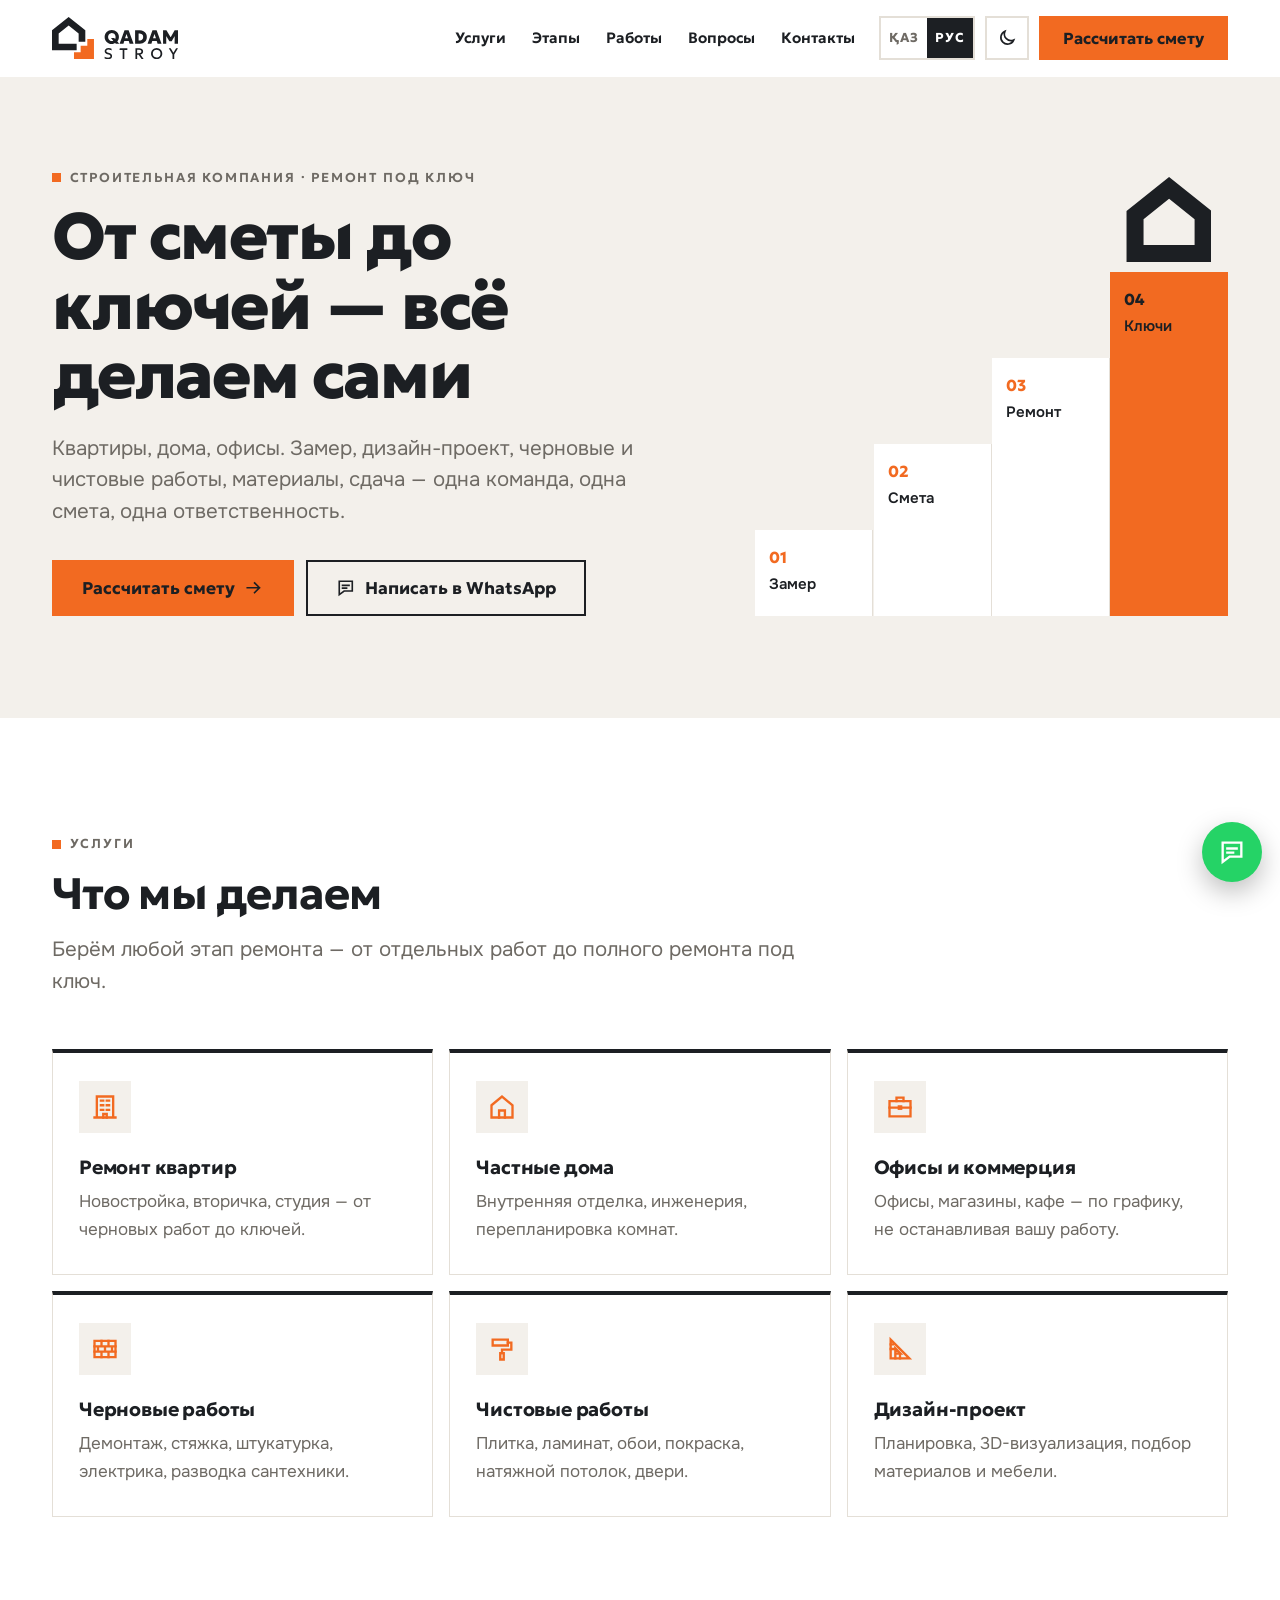
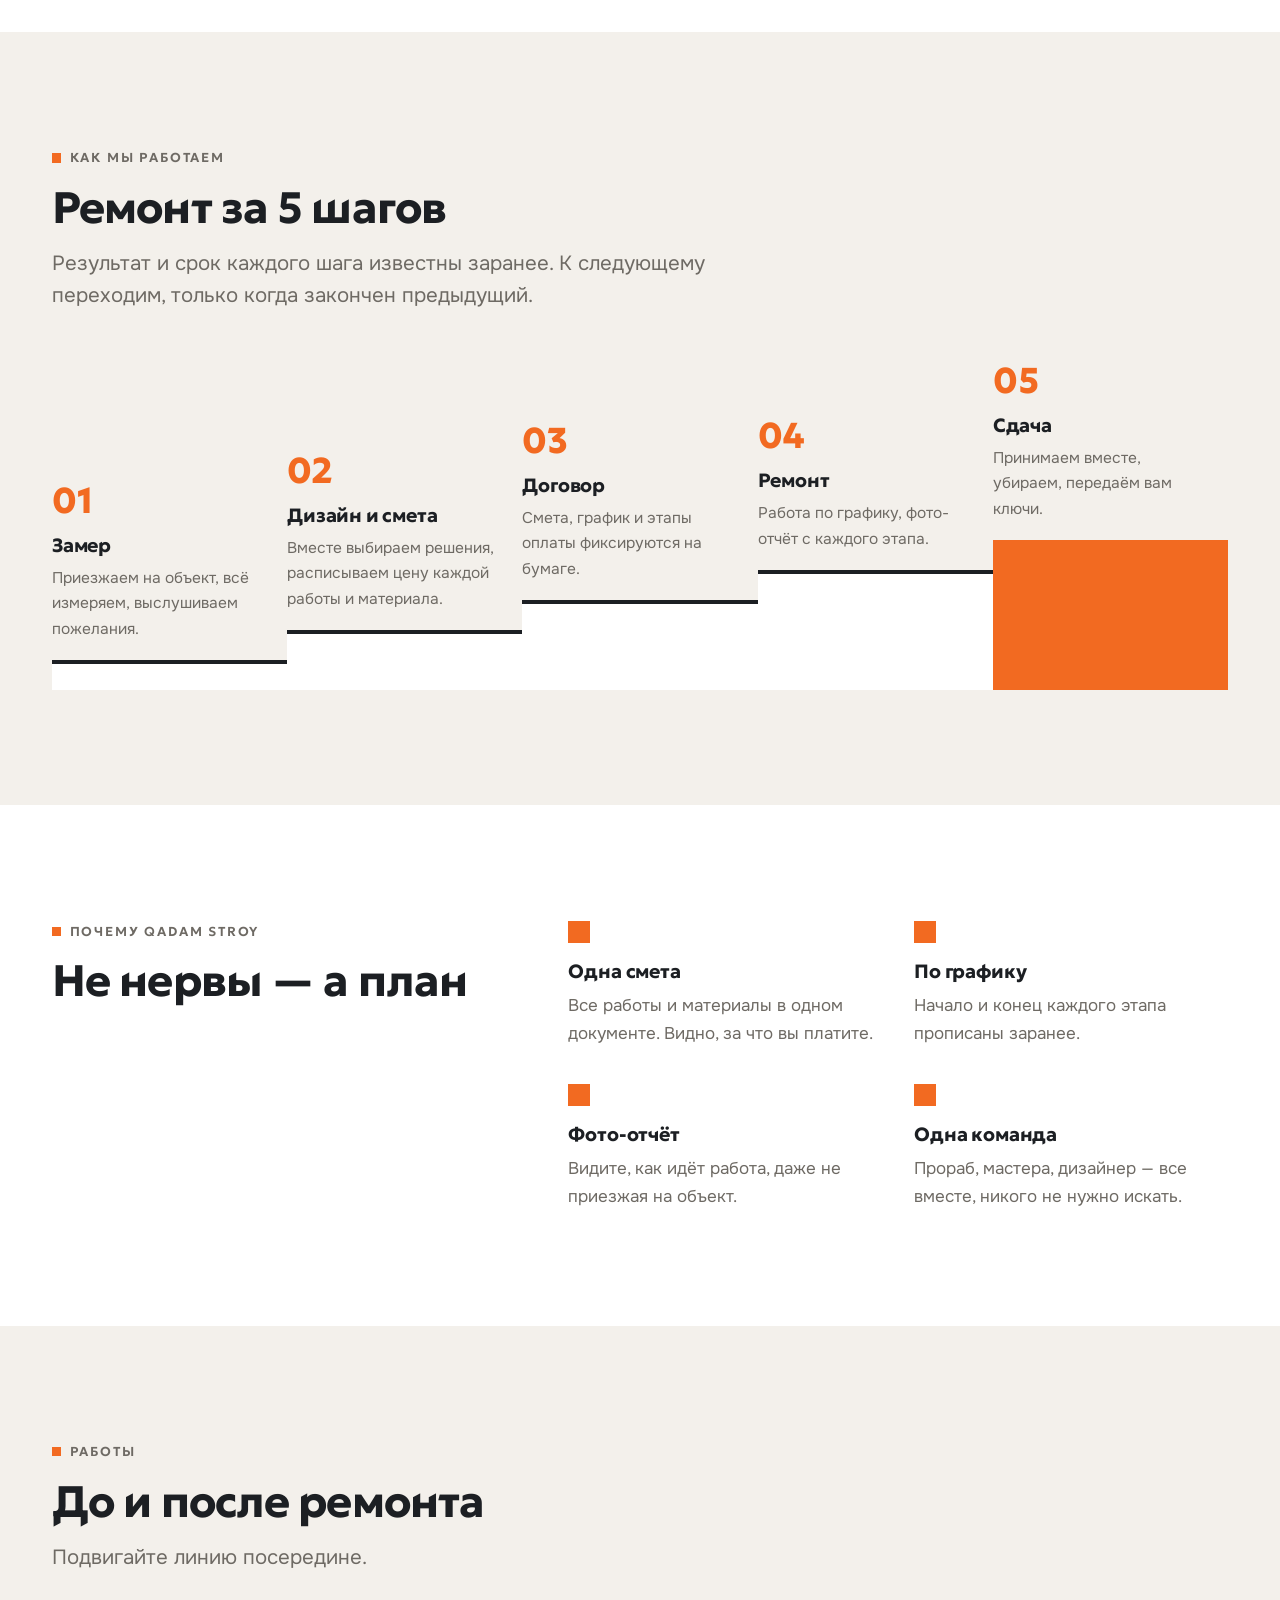
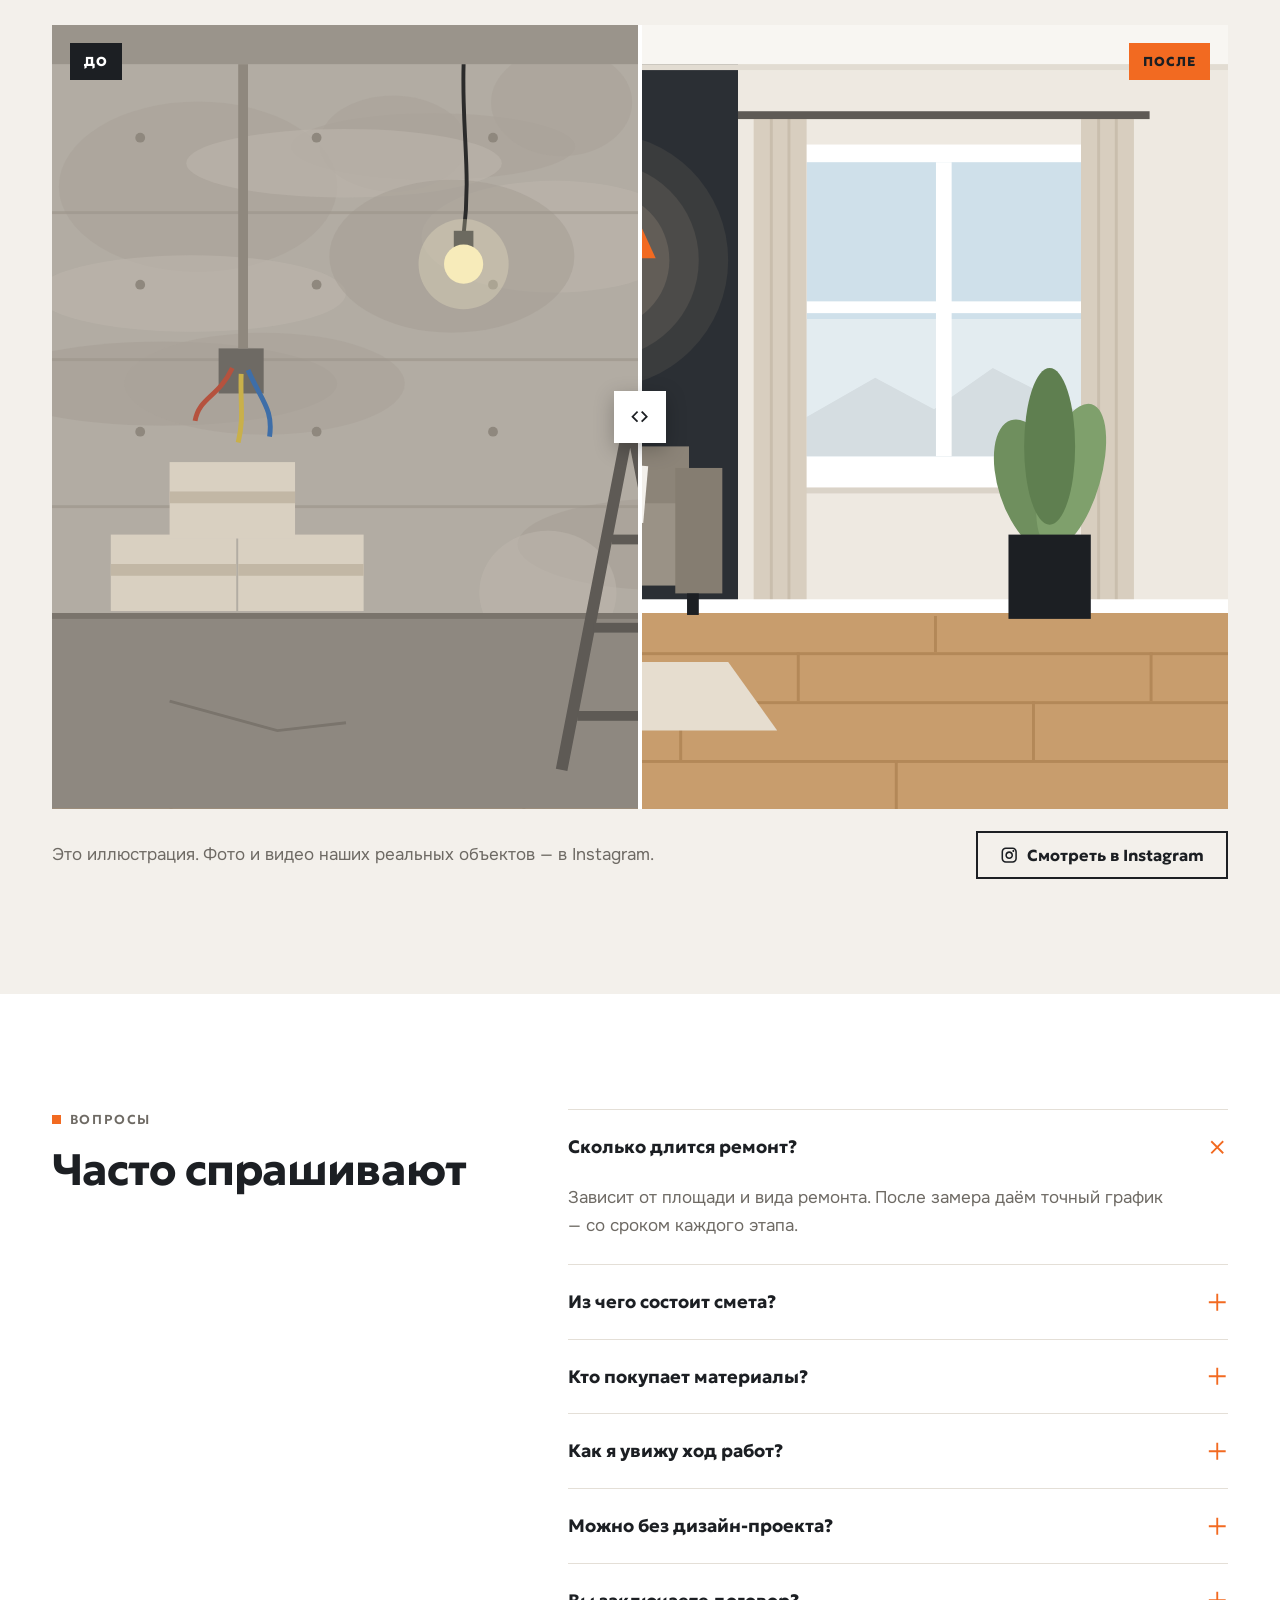
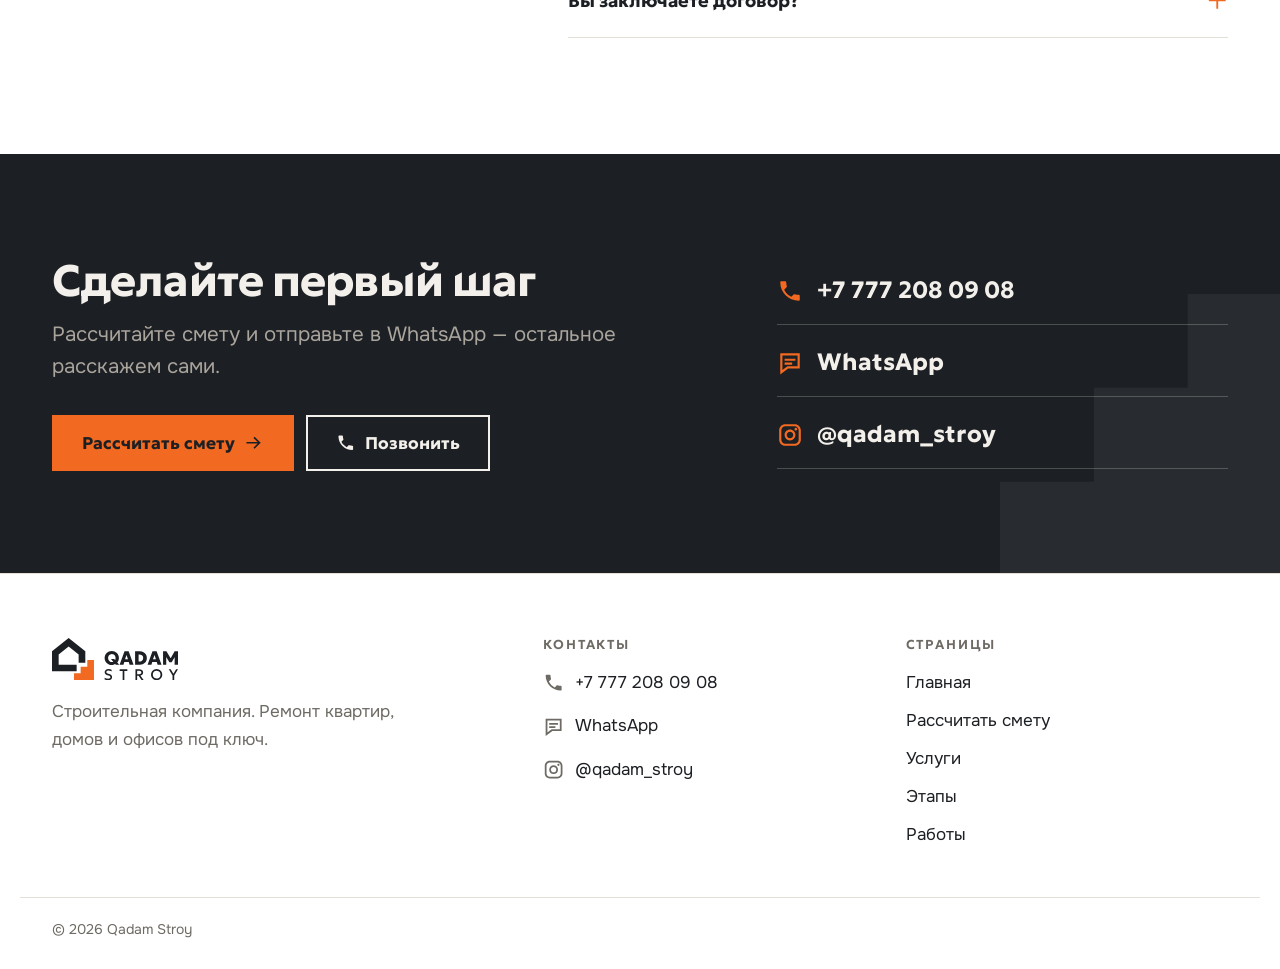
==== ru/index.html @ 92ee5dfc "Qadam Stroy site: kk/ru, light/dark, smeta quiz Co-Authored-By: Claude Opus 5.5 <noreply@anthropic.c" ====
<!doctype html>
<html lang="ru" data-theme="light">
<head>
<meta charset="utf-8">
<meta name="viewport" content="width=device-width, initial-scale=1, viewport-fit=cover">
<title>Qadam Stroy — ремонт под ключ | Строительная компания</title>
<meta name="description" content="Ремонт квартир, домов и офисов под ключ: замер, дизайн-проект, смета, черновые и чистовые работы, сдача. Рассчитайте смету и напишите в WhatsApp.">
<script>
  /* тақырыпты бет сызылмай тұрып қоямыз — жыпылықтамау үшін */
  (function () {
    var t = null;
    try { t = localStorage.getItem("qs-theme"); } catch (e) {}
    if (t !== "light" && t !== "dark") {
      t = window.matchMedia && matchMedia("(prefers-color-scheme: dark)").matches ? "dark" : "light";
    }
    document.documentElement.setAttribute("data-theme", t);
    document.documentElement.classList.add("js");
  })();
</script>
<meta name="theme-color" content="#FFFFFF" id="theme-color">
<meta name="color-scheme" content="light dark">
<link rel="canonical" href="https://nuuurzat.github.io/qadam-stroy/ru/">
<link rel="alternate" hreflang="kk" href="https://nuuurzat.github.io/qadam-stroy/">
<link rel="alternate" hreflang="ru" href="https://nuuurzat.github.io/qadam-stroy/ru/">
<link rel="alternate" hreflang="x-default" href="https://nuuurzat.github.io/qadam-stroy/"><meta property="og:type" content="website">
<meta property="og:title" content="Qadam Stroy — ремонт под ключ | Строительная компания">
<meta property="og:description" content="Ремонт квартир, домов и офисов под ключ: замер, дизайн-проект, смета, черновые и чистовые работы, сдача. Рассчитайте смету и напишите в WhatsApp.">
<meta property="og:image" content="https://nuuurzat.github.io/qadam-stroy/assets/img/og-ru.png">
<meta property="og:locale" content="ru_RU">
<link rel="icon" href="../assets/favicon/favicon.svg" type="image/svg+xml">
<link rel="icon" href="../assets/favicon/favicon-32.png" sizes="32x32">
<link rel="apple-touch-icon" href="../assets/favicon/apple-touch-icon.png">
<link rel="preload" href="../assets/fonts/Geologica.woff2" as="font" type="font/woff2" crossorigin>
<link rel="preload" href="../assets/fonts/Onest.woff2" as="font" type="font/woff2" crossorigin>
<link rel="stylesheet" href="../assets/css/site.css?v=72d59df1">
<script type="application/ld+json">{"@context": "https://schema.org", "@type": "HomeAndConstructionBusiness", "name": "Qadam Stroy", "description": "Ремонт квартир, домов и офисов под ключ: замер, дизайн-проект, смета, черновые и чистовые работы, сдача. Рассчитайте смету и напишите в WhatsApp.", "telephone": "+77772080908", "sameAs": ["https://www.instagram.com/qadam_stroy/"], "url": "https://nuuurzat.github.io/qadam-stroy/", "image": "https://nuuurzat.github.io/qadam-stroy/assets/img/og-ru.png"}</script>
</head>
<body class="page-index">
<svg xmlns="http://www.w3.org/2000/svg" style="display:none" aria-hidden="true"><symbol id="i-apartment" viewBox="0 0 24 24" fill="none" stroke="currentColor" stroke-width="2" stroke-linecap="square" stroke-linejoin="miter"><path d="M5 21V3h14v18M3 21h18"/><path d="M8.5 6.5h2M13.5 6.5h2M8.5 10.5h2M13.5 10.5h2M8.5 14.5h2M13.5 14.5h2M10.5 21v-3h3v3"/></symbol><symbol id="i-house" viewBox="0 0 24 24" fill="none" stroke="currentColor" stroke-width="2" stroke-linecap="square" stroke-linejoin="miter"><path d="M3 10.5 12 3l9 7.5V21H3z"/><path d="M9.5 21v-6h5v6"/></symbol><symbol id="i-office" viewBox="0 0 24 24" fill="none" stroke="currentColor" stroke-width="2" stroke-linecap="square" stroke-linejoin="miter"><path d="M3 7h18v13H3z"/><path d="M9 7V4h6v3M3 12.5h18"/><path d="M11 11.5h2v2h-2z"/></symbol><symbol id="i-shop" viewBox="0 0 24 24" fill="none" stroke="currentColor" stroke-width="2" stroke-linecap="square" stroke-linejoin="miter"><path d="M3.5 9 5.5 4h13l2 5"/><path d="M3 9h18v2.5a3 3 0 0 1-6 0 3 3 0 0 1-6 0 3 3 0 0 1-6 0z"/><path d="M5 14v7h14v-7M10 21v-5h4v5"/></symbol><symbol id="i-wall" viewBox="0 0 24 24" fill="none" stroke="currentColor" stroke-width="2" stroke-linecap="square" stroke-linejoin="miter"><path d="M3 5h18v14H3z"/><path d="M3 9.7h18M3 14.3h18M9 5v4.7M15 5v4.7M6 9.7v4.6M12 9.7v4.6M18 9.7v4.6M9 14.3V19M15 14.3V19"/></symbol><symbol id="i-roller" viewBox="0 0 24 24" fill="none" stroke="currentColor" stroke-width="2" stroke-linecap="square" stroke-linejoin="miter"><path d="M4 4h13v5H4z"/><path d="M17 6.5h3v6h-8v3"/><path d="M10.5 15.5h3V21h-3z"/></symbol><symbol id="i-ruler" viewBox="0 0 24 24" fill="none" stroke="currentColor" stroke-width="2" stroke-linecap="square" stroke-linejoin="miter"><path d="M4 20V4l16 16z"/><path d="M8 16v-4.5l4.5 4.5zM4 8h2M4 12h2M8 20v-2M12 20v-2"/></symbol><symbol id="i-sun" viewBox="0 0 24 24" fill="none" stroke="currentColor" stroke-width="2" stroke-linecap="square" stroke-linejoin="miter"><circle cx="12" cy="12" r="4"/><path d="M12 2v2.5M12 19.5V22M2 12h2.5M19.5 12H22M4.9 4.9l1.8 1.8M17.3 17.3l1.8 1.8M4.9 19.1l1.8-1.8M17.3 6.7l1.8-1.8"/></symbol><symbol id="i-moon" viewBox="0 0 24 24" fill="none" stroke="currentColor" stroke-width="2" stroke-linecap="square" stroke-linejoin="miter"><path d="M20 14.5A8 8 0 0 1 9.5 4a8 8 0 1 0 10.5 10.5z"/></symbol><symbol id="i-menu" viewBox="0 0 24 24" fill="none" stroke="currentColor" stroke-width="2" stroke-linecap="square" stroke-linejoin="miter"><path d="M3 6h18M3 12h18M3 18h18"/></symbol><symbol id="i-close" viewBox="0 0 24 24" fill="none" stroke="currentColor" stroke-width="2" stroke-linecap="square" stroke-linejoin="miter"><path d="M5 5l14 14M19 5 5 19"/></symbol><symbol id="i-arrow" viewBox="0 0 24 24" fill="none" stroke="currentColor" stroke-width="2" stroke-linecap="square" stroke-linejoin="miter"><path d="M4 12h15M13 6l6 6-6 6"/></symbol><symbol id="i-arrow-left" viewBox="0 0 24 24" fill="none" stroke="currentColor" stroke-width="2" stroke-linecap="square" stroke-linejoin="miter"><path d="M20 12H5M11 6l-6 6 6 6"/></symbol><symbol id="i-check" viewBox="0 0 24 24" fill="none" stroke="currentColor" stroke-width="2" stroke-linecap="square" stroke-linejoin="miter"><path d="M4 12.5 9.5 18 20 6.5"/></symbol><symbol id="i-chat" viewBox="0 0 24 24" fill="none" stroke="currentColor" stroke-width="2" stroke-linecap="square" stroke-linejoin="miter"><path d="M4 4h16v12H10l-6 4.5z"/><path d="M8 9h8M8 12.5h5"/></symbol><symbol id="i-plus" viewBox="0 0 24 24" fill="none" stroke="currentColor" stroke-width="2" stroke-linecap="square" stroke-linejoin="miter"><path d="M12 4v16M4 12h16"/></symbol><symbol id="i-drag" viewBox="0 0 24 24" fill="none" stroke="currentColor" stroke-width="2" stroke-linecap="square" stroke-linejoin="miter"><path d="M9 7 4 12l5 5M15 7l5 5-5 5"/></symbol><symbol id="i-phone" viewBox="0 0 24 24"><path fill="currentColor" d="M6.6200 10.7900C8.0600 13.6200 10.3800 15.9300 13.2100 17.3800L15.4100 15.1800C15.6800 14.9100 16.0800 14.8200 16.4300 14.9400C17.5500 15.3100 18.7600 15.5100 20.0000 15.5100C20.5500 15.5100 21.0000 15.9600 21.0000 16.5100L21.0000 20.0000C21.0000 20.5500 20.5500 21.0000 20.0000 21.0000C10.6100 21.0000 3.0000 13.3900 3.0000 4.0000C3.0000 3.4500 3.4500 3.0000 4.0000 3.0000L7.5000 3.0000C8.0500 3.0000 8.5000 3.4500 8.5000 4.0000C8.5000 5.2500 8.7000 6.4500 9.0700 7.5700C9.1800 7.9200 9.1000 8.3100 8.8200 8.5900L6.6200 10.7900Z"/></symbol><symbol id="i-instagram" viewBox="0 0 24 24"><path fill="currentColor" d="M7.6000 2.0000L16.4000 2.0000C19.4929 2.0000 22.0000 4.5071 22.0000 7.6000L22.0000 16.4000C22.0000 19.4929 19.4929 22.0000 16.4000 22.0000L7.6000 22.0000C4.5071 22.0000 2.0000 19.4929 2.0000 16.4000L2.0000 7.6000C2.0000 4.5071 4.5071 2.0000 7.6000 2.0000ZM7.7000 4.0000C5.6565 4.0000 4.0000 5.6565 4.0000 7.7000L4.0000 16.3000C4.0000 18.3435 5.6565 20.0000 7.7000 20.0000L16.3000 20.0000C18.3435 20.0000 20.0000 18.3435 20.0000 16.3000L20.0000 7.7000C20.0000 5.6565 18.3435 4.0000 16.3000 4.0000L7.7000 4.0000ZM17.0000 12.0000C17.0000 14.7615 14.7615 17.0000 12.0000 17.0000C9.2385 17.0000 7.0000 14.7615 7.0000 12.0000C7.0000 9.2385 9.2385 7.0000 12.0000 7.0000C14.7615 7.0000 17.0000 9.2385 17.0000 12.0000ZM15.0000 12.0000C15.0000 10.3431 13.6569 9.0000 12.0000 9.0000C10.3431 9.0000 9.0000 10.3431 9.0000 12.0000C9.0000 13.6569 10.3431 15.0000 12.0000 15.0000C13.6569 15.0000 15.0000 13.6569 15.0000 12.0000ZM18.6500 6.6000C18.6500 7.2904 18.0904 7.8500 17.4000 7.8500C16.7096 7.8500 16.1500 7.2904 16.1500 6.6000C16.1500 5.9096 16.7096 5.3500 17.4000 5.3500C18.0904 5.3500 18.6500 5.9096 18.6500 6.6000Z"/></symbol></svg>
<a class="skip" href="#main">Перейти к содержанию</a>

<header class="hdr" id="top">
  <div class="wrap hdr-in">
    <a class="logo" href="index.html" aria-label="Qadam Stroy — Главная"><svg viewBox="0 0 378.26 126.00" width="378" height="126" aria-hidden="true" focusable="false"><path class="lg-h" transform="translate(0.000,0.000)" d="M100.000 74.000 L100.000 40.000 L50.000 0.000 L0.000 40.000 L0.000 100.000 L74.000 100.000 L74.000 80.000 L20.000 80.000 L20.000 49.612 L50.000 25.612 L80.000 49.612 L80.000 74.000Z"/><path class="lg-s" transform="translate(0.000,0.000)" d="M66.000 126.000 L66.000 106.000 L86.000 106.000 L86.000 86.000 L106.000 86.000 L106.000 66.000 L126.000 66.000 L126.000 126.000Z"/><path class="lg-t" transform="translate(155.914,80.000)" d="M35.436 0.000L33.896 -1.757Q31.471 -0.518 28.757 0.170Q26.043 0.857 23.118 0.857Q18.718 0.857 14.895 -0.691Q11.071 -2.239 8.195 -5.043Q5.318 -7.846 3.696 -11.659Q2.075 -15.471 2.075 -20.000Q2.075 -24.457 3.684 -28.257Q5.293 -32.057 8.195 -34.886Q11.096 -37.714 15.007 -39.286Q18.918 -40.857 23.518 -40.857Q28.014 -40.857 31.898 -39.295Q35.782 -37.732 38.723 -34.938Q41.664 -32.143 43.312 -28.382Q44.961 -24.621 44.961 -20.200Q44.961 -16.250 43.661 -12.786Q42.361 -9.321 40.061 -6.643L46.111 0.000L35.436 0.000ZM23.518 -7.943Q24.643 -7.943 25.777 -8.177Q26.911 -8.411 27.932 -8.864L21.079 -16.889L30.682 -16.886L33.404 -13.800Q34.121 -15.064 34.527 -16.620Q34.932 -18.175 34.932 -20.000Q34.932 -23.564 33.416 -26.186Q31.900 -28.807 29.309 -30.232Q26.718 -31.657 23.518 -31.657Q21.118 -31.657 19.100 -30.837Q17.082 -30.018 15.611 -28.502Q14.139 -26.986 13.321 -24.830Q12.504 -22.675 12.504 -20.000Q12.504 -16.436 13.920 -13.714Q15.336 -10.993 17.827 -9.468Q20.318 -7.943 23.518 -7.943ZM47.025 0.000L61.789 -40.000L74.146 -40.000L88.946 0.000L77.082 0.000L74.561 -7.621L61.068 -7.621L58.575 0.000L47.025 0.000ZM63.368 -16.357L72.204 -16.357L67.804 -28.986L63.368 -16.357ZM93.539 0.000L93.539 -40.000L107.654 -40.000Q113.964 -40.000 118.720 -37.466Q123.475 -34.932 126.118 -30.429Q128.761 -25.925 128.761 -19.993Q128.761 -15.529 127.254 -11.846Q125.746 -8.164 122.954 -5.518Q120.161 -2.871 116.286 -1.436Q112.411 0.000 107.654 0.000L93.539 0.000ZM104.054 -9.786L107.268 -9.786Q109.607 -9.786 111.518 -10.423Q113.429 -11.061 114.827 -12.352Q116.225 -13.643 116.979 -15.555Q117.732 -17.468 117.732 -19.993Q117.732 -23.382 116.414 -25.659Q115.096 -27.936 112.736 -29.075Q110.375 -30.214 107.268 -30.214L104.054 -30.214L104.054 -9.786ZM130.996 0.000L145.761 -40.000L158.118 -40.000L172.918 0.000L161.054 0.000L158.532 -7.621L145.039 -7.621L142.546 0.000L130.996 0.000ZM147.339 -16.357L156.175 -16.357L151.775 -28.986L147.339 -16.357ZM177.511 0.000L177.511 -40.000L187.618 -40.000L202.446 -15.214L198.246 -15.164L212.268 -40.000L222.354 -40.000L222.354 0.000L212.189 0.000L212.389 -26.686L214.232 -26.007L203.375 -7.164L196.496 -7.164L185.132 -26.007L186.939 -26.686L187.139 0.000L177.511 0.000Z"/><path class="lg-t" transform="translate(154.251,126.000)" d="M14.300 0.686Q11.434 0.686 8.663 0.096Q5.891 -0.494 3.746 -1.646L3.746 -6.737Q5.006 -5.826 6.701 -5.151Q8.397 -4.477 10.316 -4.107Q12.234 -3.737 14.157 -3.737Q17.286 -3.737 19.210 -4.927Q21.134 -6.117 21.134 -8.406Q21.134 -10.129 19.907 -11.347Q18.680 -12.566 15.437 -13.509L12.146 -14.463Q7.911 -15.666 5.926 -17.870Q3.940 -20.074 3.940 -23.269Q3.940 -25.383 4.796 -27.107Q5.651 -28.831 7.224 -30.080Q8.797 -31.329 10.961 -31.999Q13.126 -32.669 15.729 -32.669Q18.337 -32.669 20.606 -32.129Q22.874 -31.589 24.609 -30.626L24.609 -25.589Q23.500 -26.383 22.004 -26.990Q20.509 -27.597 18.801 -27.936Q17.094 -28.274 15.346 -28.274Q13.406 -28.274 11.936 -27.717Q10.466 -27.160 9.646 -26.104Q8.826 -25.049 8.826 -23.537Q8.826 -22.437 9.346 -21.594Q9.866 -20.751 11.101 -20.066Q12.337 -19.380 14.483 -18.754L17.957 -17.726Q22.100 -16.500 24.077 -14.379Q26.054 -12.257 26.054 -8.914Q26.054 -6.066 24.666 -3.900Q23.277 -1.734 20.644 -0.524Q18.011 0.686 14.300 0.686ZM57.833 0.000L57.833 -27.303L48.319 -27.303L49.347 -32.000L71.970 -32.000L71.970 -27.303L62.970 -27.303L62.970 0.000L57.833 0.000ZM96.263 0.000L96.263 -32.000L108.354 -32.000Q111.674 -32.000 114.117 -30.849Q116.560 -29.697 117.889 -27.569Q119.217 -25.440 119.217 -22.520Q119.217 -20.131 118.201 -18.307Q117.186 -16.483 115.364 -15.307Q113.543 -14.131 111.126 -13.703L120.777 0.000L114.583 0.000L105.737 -12.903L101.383 -12.903L101.383 0.000L96.263 0.000ZM101.383 -17.171L107.509 -17.171Q110.606 -17.171 112.334 -18.493Q114.063 -19.814 114.063 -22.280Q114.063 -24.826 112.513 -26.236Q110.963 -27.646 107.869 -27.646L101.383 -27.646L101.383 -17.171ZM159.916 0.686Q156.310 0.686 153.234 -0.583Q150.159 -1.851 147.881 -4.114Q145.604 -6.377 144.343 -9.417Q143.081 -12.457 143.081 -16.000Q143.081 -19.566 144.343 -22.606Q145.604 -25.646 147.881 -27.909Q150.159 -30.171 153.234 -31.429Q156.310 -32.686 159.916 -32.686Q163.507 -32.686 166.571 -31.406Q169.636 -30.126 171.920 -27.840Q174.204 -25.554 175.477 -22.526Q176.750 -19.497 176.750 -16.000Q176.750 -12.457 175.477 -9.417Q174.204 -6.377 171.920 -4.114Q169.636 -1.851 166.571 -0.583Q163.507 0.686 159.916 0.686ZM159.916 -4.154Q162.341 -4.154 164.431 -4.993Q166.521 -5.831 168.084 -7.390Q169.647 -8.949 170.524 -11.134Q171.401 -13.320 171.401 -16.000Q171.401 -19.583 169.877 -22.246Q168.353 -24.909 165.750 -26.377Q163.147 -27.846 159.916 -27.846Q157.490 -27.846 155.400 -27.007Q153.310 -26.169 151.747 -24.610Q150.184 -23.051 149.307 -20.873Q148.430 -18.694 148.430 -16.000Q148.430 -12.417 149.954 -9.754Q151.479 -7.091 154.081 -5.623Q156.684 -4.154 159.916 -4.154ZM207.569 0.000L207.569 -13.817L196.271 -32.000L202.129 -32.000L210.254 -18.754L218.306 -32.000L224.003 -32.000L212.706 -13.783L212.706 0.000L207.569 0.000Z"/></svg></a>
    <nav class="nav" id="nav" aria-label="Меню">
      <ul>
<li><a href="#services">Услуги</a></li><li><a href="#steps">Этапы</a></li><li><a href="#works">Работы</a></li><li><a href="#faq">Вопросы</a></li><li><a href="#contacts">Контакты</a></li>      </ul>
      <div class="nav-contacts">
        <a href="tel:+77772080908"><svg class="i"><use href="#i-phone"/></svg>+7 777 208 09 08</a>
        <a href="https://wa.me/77772080908" target="_blank" rel="noopener"><svg class="i"><use href="#i-chat"/></svg>WhatsApp</a>
        <a href="https://www.instagram.com/qadam_stroy/" target="_blank" rel="noopener"><svg class="i"><use href="#i-instagram"/></svg>@qadam_stroy</a>
      </div>
    </nav>
    <div class="tools">
      <div class="lang" role="group" aria-label="Язык">
<a href="../index.html" hreflang="kk" lang="kk">ҚАЗ</a><a href="index.html" hreflang="ru" lang="ru" aria-current="true">РУС</a>      </div>
      <button class="theme-btn" type="button" aria-label="Сменить тему" title="Сменить тему"
              data-light="Светлая" data-dark="Тёмная">
        <svg class="i i-moon"><use href="#i-moon"/></svg><svg class="i i-sun"><use href="#i-sun"/></svg>
      </button>
      <a class="btn btn-primary hdr-cta" href="smeta.html">Рассчитать смету</a>
      <button class="burger" type="button" aria-expanded="false" aria-controls="nav"
              aria-label="Меню" data-open="Меню" data-close="Закрыть">
        <svg class="i i-menu"><use href="#i-menu"/></svg><svg class="i i-close"><use href="#i-close"/></svg>
      </button>
    </div>
  </div>
</header>

<main id="main">
<section class="hero">
  <div class="wrap hero-grid">
    <div class="hero-text">
      <p class="eyebrow">Строительная компания · ремонт под ключ</p>
      <h1>От сметы до ключей — всё делаем сами</h1>
      <p class="lead">Квартиры, дома, офисы. Замер, дизайн-проект, черновые и чистовые работы, материалы, сдача — одна команда, одна смета, одна ответственность.</p>
      <div class="actions">
        <a class="btn btn-primary btn-lg" href="smeta.html">Рассчитать смету<svg class="i"><use href="#i-arrow"/></svg></a>
        <a class="btn btn-ghost btn-lg" href="https://wa.me/77772080908" target="_blank" rel="noopener"><svg class="i"><use href="#i-chat"/></svg>Написать в WhatsApp</a>
      </div>
    </div>
    <div class="stairs" role="img" aria-label="Четыре ступени: замер, смета, ремонт, ключи — на верхней ступени дом">
      <div class="st" style="--i:1"><span class="st-n">01</span><span class="st-l">Замер</span></div>
      <div class="st" style="--i:2"><span class="st-n">02</span><span class="st-l">Смета</span></div>
      <div class="st" style="--i:3"><span class="st-n">03</span><span class="st-l">Ремонт</span></div>
      <div class="st" style="--i:4"><span class="st-n">04</span><span class="st-l">Ключи</span></div>
      <svg class="st-house" viewBox="0 0 100 100" aria-hidden="true"><path d="M0 40 L50 0 L100 40 V100 H0 Z M20 49.6 V80 H80 V49.6 L50 25.6 Z"/></svg>
    </div>
  </div>
</section>

<section class="sec" id="services">
  <div class="wrap">
    <div class="sec-head rv">
      <p class="eyebrow">Услуги</p>
      <h2>Что мы делаем</h2>
      <p class="lead">Берём любой этап ремонта — от отдельных работ до полного ремонта под ключ.</p>
    </div>
    <ul class="cards">
      <li class="card rv" style="--d:0">
        <span class="card-ic"><svg class="i"><use href="#i-apartment"/></svg></span>
        <h3>Ремонт квартир</h3>
        <p>Новостройка, вторичка, студия — от черновых работ до ключей.</p>
      </li>
      <li class="card rv" style="--d:1">
        <span class="card-ic"><svg class="i"><use href="#i-house"/></svg></span>
        <h3>Частные дома</h3>
        <p>Внутренняя отделка, инженерия, перепланировка комнат.</p>
      </li>
      <li class="card rv" style="--d:2">
        <span class="card-ic"><svg class="i"><use href="#i-office"/></svg></span>
        <h3>Офисы и коммерция</h3>
        <p>Офисы, магазины, кафе — по графику, не останавливая вашу работу.</p>
      </li>
      <li class="card rv" style="--d:3">
        <span class="card-ic"><svg class="i"><use href="#i-wall"/></svg></span>
        <h3>Черновые работы</h3>
        <p>Демонтаж, стяжка, штукатурка, электрика, разводка сантехники.</p>
      </li>
      <li class="card rv" style="--d:4">
        <span class="card-ic"><svg class="i"><use href="#i-roller"/></svg></span>
        <h3>Чистовые работы</h3>
        <p>Плитка, ламинат, обои, покраска, натяжной потолок, двери.</p>
      </li>
      <li class="card rv" style="--d:5">
        <span class="card-ic"><svg class="i"><use href="#i-ruler"/></svg></span>
        <h3>Дизайн-проект</h3>
        <p>Планировка, 3D-визуализация, подбор материалов и мебели.</p>
      </li>
    </ul>
  </div>
</section>

<section class="sec sec-alt" id="steps">
  <div class="wrap">
    <div class="sec-head rv">
      <p class="eyebrow">Как мы работаем</p>
      <h2>Ремонт за 5 шагов</h2>
      <p class="lead">Результат и срок каждого шага известны заранее. К следующему переходим, только когда закончен предыдущий.</p>
    </div>
    <ol class="ladder">
      <li class="rung rv" style="--i:1;--d:0">
        <div class="rung-body">
          <span class="rung-n">01</span>
          <h3>Замер</h3>
          <p>Приезжаем на объект, всё измеряем, выслушиваем пожелания.</p>
        </div>
        <span class="rung-riser" aria-hidden="true"></span>
      </li>
      <li class="rung rv" style="--i:2;--d:1">
        <div class="rung-body">
          <span class="rung-n">02</span>
          <h3>Дизайн и смета</h3>
          <p>Вместе выбираем решения, расписываем цену каждой работы и материала.</p>
        </div>
        <span class="rung-riser" aria-hidden="true"></span>
      </li>
      <li class="rung rv" style="--i:3;--d:2">
        <div class="rung-body">
          <span class="rung-n">03</span>
          <h3>Договор</h3>
          <p>Смета, график и этапы оплаты фиксируются на бумаге.</p>
        </div>
        <span class="rung-riser" aria-hidden="true"></span>
      </li>
      <li class="rung rv" style="--i:4;--d:3">
        <div class="rung-body">
          <span class="rung-n">04</span>
          <h3>Ремонт</h3>
          <p>Работа по графику, фото-отчёт с каждого этапа.</p>
        </div>
        <span class="rung-riser" aria-hidden="true"></span>
      </li>
      <li class="rung rv" style="--i:5;--d:4">
        <div class="rung-body">
          <span class="rung-n">05</span>
          <h3>Сдача</h3>
          <p>Принимаем вместе, убираем, передаём вам ключи.</p>
        </div>
        <span class="rung-riser" aria-hidden="true"></span>
      </li>
    </ol>
  </div>
</section>

<section class="sec" id="why">
  <div class="wrap why-grid">
    <div class="sec-head rv">
      <p class="eyebrow">Почему Qadam Stroy</p>
      <h2>Не нервы — а план</h2>
    </div>
    <ul class="why">
      <li class="rv" style="--d:0"><span class="sq" aria-hidden="true"></span><h3>Одна смета</h3><p>Все работы и материалы в одном документе. Видно, за что вы платите.</p></li>
      <li class="rv" style="--d:1"><span class="sq" aria-hidden="true"></span><h3>По графику</h3><p>Начало и конец каждого этапа прописаны заранее.</p></li>
      <li class="rv" style="--d:2"><span class="sq" aria-hidden="true"></span><h3>Фото-отчёт</h3><p>Видите, как идёт работа, даже не приезжая на объект.</p></li>
      <li class="rv" style="--d:3"><span class="sq" aria-hidden="true"></span><h3>Одна команда</h3><p>Прораб, мастера, дизайнер — все вместе, никого не нужно искать.</p></li>
    </ul>
  </div>
</section>

<section class="sec sec-alt" id="works">
  <div class="wrap">
    <div class="sec-head rv">
      <p class="eyebrow">Работы</p>
      <h2>До и после ремонта</h2>
      <p class="lead">Подвигайте линию посередине.</p>
    </div>
    <figure class="ba rv" style="--pos:50%">
      <img class="ba-img" src="../assets/img/after.svg" alt="Комната после ремонта: окрашенные стены, ламинат, диван, светильник" width="1200" height="800" loading="lazy">
      <div class="ba-before">
        <img class="ba-img" src="../assets/img/before.svg" alt="Комната до ремонта: бетонные стены, провода, стройматериалы" width="1200" height="800" loading="lazy">
      </div>
      <span class="ba-tag ba-tag-b">ДО</span>
      <span class="ba-tag ba-tag-a">ПОСЛЕ</span>
      <span class="ba-line" aria-hidden="true"><span class="ba-knob"><svg class="i"><use href="#i-drag"/></svg></span></span>
      <input class="ba-range" type="range" min="0" max="100" value="50" aria-label="Сравнить картинки ДО и ПОСЛЕ">
    </figure>
    <div class="ba-foot rv">
      <p>Это иллюстрация. Фото и видео наших реальных объектов — в Instagram.</p>
      <a class="btn btn-ghost" href="https://www.instagram.com/qadam_stroy/" target="_blank" rel="noopener"><svg class="i"><use href="#i-instagram"/></svg>Смотреть в Instagram</a>
    </div>
  </div>
</section>

<section class="sec" id="faq">
  <div class="wrap faq-grid">
    <div class="sec-head rv">
      <p class="eyebrow">Вопросы</p>
      <h2>Часто спрашивают</h2>
    </div>
    <div class="faq">
      <details class="rv" open>
        <summary><span>Сколько длится ремонт?</span><svg class="i"><use href="#i-plus"/></svg></summary>
        <p>Зависит от площади и вида ремонта. После замера даём точный график — со сроком каждого этапа.</p>
      </details>
      <details class="rv">
        <summary><span>Из чего состоит смета?</span><svg class="i"><use href="#i-plus"/></svg></summary>
        <p>Каждая работа и каждый материал — отдельной строкой: название, объём, цена. Непонятных строк не остаётся.</p>
      </details>
      <details class="rv">
        <summary><span>Кто покупает материалы?</span><svg class="i"><use href="#i-plus"/></svg></summary>
        <p>Возможны оба варианта: подбираем и привозим сами или покупаете вы. Договариваемся на замере.</p>
      </details>
      <details class="rv">
        <summary><span>Как я увижу ход работ?</span><svg class="i"><use href="#i-plus"/></svg></summary>
        <p>Присылаем фото и видео с каждого этапа. Приехать на объект тоже можно.</p>
      </details>
      <details class="rv">
        <summary><span>Можно без дизайн-проекта?</span><svg class="i"><use href="#i-plus"/></svg></summary>
        <p>Можно. Выберем из готовых решений и сразу составим смету.</p>
      </details>
      <details class="rv">
        <summary><span>Вы заключаете договор?</span><svg class="i"><use href="#i-plus"/></svg></summary>
        <p>Да. Смета, график и этапы оплаты прописываются в договоре.</p>
      </details>
    </div>
  </div>
</section>

<section class="band" id="contacts">
  <div class="wrap band-grid">
    <div>
      <h2>Сделайте первый шаг</h2>
      <p class="lead">Рассчитайте смету и отправьте в WhatsApp — остальное расскажем сами.</p>
      <div class="actions">
        <a class="btn btn-primary btn-lg" href="smeta.html">Рассчитать смету<svg class="i"><use href="#i-arrow"/></svg></a>
        <a class="btn btn-ghost btn-lg" href="tel:+77772080908"><svg class="i"><use href="#i-phone"/></svg>Позвонить</a>
      </div>
    </div>
    <ul class="band-contacts">
      <li><a href="tel:+77772080908"><svg class="i"><use href="#i-phone"/></svg><span>+7 777 208 09 08</span></a></li>
      <li><a href="https://wa.me/77772080908" target="_blank" rel="noopener"><svg class="i"><use href="#i-chat"/></svg><span>WhatsApp</span></a></li>
      <li><a href="https://www.instagram.com/qadam_stroy/" target="_blank" rel="noopener"><svg class="i"><use href="#i-instagram"/></svg><span>@qadam_stroy</span></a></li>
    </ul>
  </div>
  <svg class="band-steps" viewBox="66 66 60 60" aria-hidden="true"><path d="M66.000 126.000 L66.000 106.000 L86.000 106.000 L86.000 86.000 L106.000 86.000 L106.000 66.000 L126.000 66.000 L126.000 126.000Z"/></svg>
</section>
</main>

<footer class="ftr">
  <div class="wrap ftr-grid">
    <div class="ftr-brand">
      <a class="logo" href="index.html" aria-label="Qadam Stroy"><svg viewBox="0 0 378.26 126.00" width="378" height="126" aria-hidden="true" focusable="false"><path class="lg-h" transform="translate(0.000,0.000)" d="M100.000 74.000 L100.000 40.000 L50.000 0.000 L0.000 40.000 L0.000 100.000 L74.000 100.000 L74.000 80.000 L20.000 80.000 L20.000 49.612 L50.000 25.612 L80.000 49.612 L80.000 74.000Z"/><path class="lg-s" transform="translate(0.000,0.000)" d="M66.000 126.000 L66.000 106.000 L86.000 106.000 L86.000 86.000 L106.000 86.000 L106.000 66.000 L126.000 66.000 L126.000 126.000Z"/><path class="lg-t" transform="translate(155.914,80.000)" d="M35.436 0.000L33.896 -1.757Q31.471 -0.518 28.757 0.170Q26.043 0.857 23.118 0.857Q18.718 0.857 14.895 -0.691Q11.071 -2.239 8.195 -5.043Q5.318 -7.846 3.696 -11.659Q2.075 -15.471 2.075 -20.000Q2.075 -24.457 3.684 -28.257Q5.293 -32.057 8.195 -34.886Q11.096 -37.714 15.007 -39.286Q18.918 -40.857 23.518 -40.857Q28.014 -40.857 31.898 -39.295Q35.782 -37.732 38.723 -34.938Q41.664 -32.143 43.312 -28.382Q44.961 -24.621 44.961 -20.200Q44.961 -16.250 43.661 -12.786Q42.361 -9.321 40.061 -6.643L46.111 0.000L35.436 0.000ZM23.518 -7.943Q24.643 -7.943 25.777 -8.177Q26.911 -8.411 27.932 -8.864L21.079 -16.889L30.682 -16.886L33.404 -13.800Q34.121 -15.064 34.527 -16.620Q34.932 -18.175 34.932 -20.000Q34.932 -23.564 33.416 -26.186Q31.900 -28.807 29.309 -30.232Q26.718 -31.657 23.518 -31.657Q21.118 -31.657 19.100 -30.837Q17.082 -30.018 15.611 -28.502Q14.139 -26.986 13.321 -24.830Q12.504 -22.675 12.504 -20.000Q12.504 -16.436 13.920 -13.714Q15.336 -10.993 17.827 -9.468Q20.318 -7.943 23.518 -7.943ZM47.025 0.000L61.789 -40.000L74.146 -40.000L88.946 0.000L77.082 0.000L74.561 -7.621L61.068 -7.621L58.575 0.000L47.025 0.000ZM63.368 -16.357L72.204 -16.357L67.804 -28.986L63.368 -16.357ZM93.539 0.000L93.539 -40.000L107.654 -40.000Q113.964 -40.000 118.720 -37.466Q123.475 -34.932 126.118 -30.429Q128.761 -25.925 128.761 -19.993Q128.761 -15.529 127.254 -11.846Q125.746 -8.164 122.954 -5.518Q120.161 -2.871 116.286 -1.436Q112.411 0.000 107.654 0.000L93.539 0.000ZM104.054 -9.786L107.268 -9.786Q109.607 -9.786 111.518 -10.423Q113.429 -11.061 114.827 -12.352Q116.225 -13.643 116.979 -15.555Q117.732 -17.468 117.732 -19.993Q117.732 -23.382 116.414 -25.659Q115.096 -27.936 112.736 -29.075Q110.375 -30.214 107.268 -30.214L104.054 -30.214L104.054 -9.786ZM130.996 0.000L145.761 -40.000L158.118 -40.000L172.918 0.000L161.054 0.000L158.532 -7.621L145.039 -7.621L142.546 0.000L130.996 0.000ZM147.339 -16.357L156.175 -16.357L151.775 -28.986L147.339 -16.357ZM177.511 0.000L177.511 -40.000L187.618 -40.000L202.446 -15.214L198.246 -15.164L212.268 -40.000L222.354 -40.000L222.354 0.000L212.189 0.000L212.389 -26.686L214.232 -26.007L203.375 -7.164L196.496 -7.164L185.132 -26.007L186.939 -26.686L187.139 0.000L177.511 0.000Z"/><path class="lg-t" transform="translate(154.251,126.000)" d="M14.300 0.686Q11.434 0.686 8.663 0.096Q5.891 -0.494 3.746 -1.646L3.746 -6.737Q5.006 -5.826 6.701 -5.151Q8.397 -4.477 10.316 -4.107Q12.234 -3.737 14.157 -3.737Q17.286 -3.737 19.210 -4.927Q21.134 -6.117 21.134 -8.406Q21.134 -10.129 19.907 -11.347Q18.680 -12.566 15.437 -13.509L12.146 -14.463Q7.911 -15.666 5.926 -17.870Q3.940 -20.074 3.940 -23.269Q3.940 -25.383 4.796 -27.107Q5.651 -28.831 7.224 -30.080Q8.797 -31.329 10.961 -31.999Q13.126 -32.669 15.729 -32.669Q18.337 -32.669 20.606 -32.129Q22.874 -31.589 24.609 -30.626L24.609 -25.589Q23.500 -26.383 22.004 -26.990Q20.509 -27.597 18.801 -27.936Q17.094 -28.274 15.346 -28.274Q13.406 -28.274 11.936 -27.717Q10.466 -27.160 9.646 -26.104Q8.826 -25.049 8.826 -23.537Q8.826 -22.437 9.346 -21.594Q9.866 -20.751 11.101 -20.066Q12.337 -19.380 14.483 -18.754L17.957 -17.726Q22.100 -16.500 24.077 -14.379Q26.054 -12.257 26.054 -8.914Q26.054 -6.066 24.666 -3.900Q23.277 -1.734 20.644 -0.524Q18.011 0.686 14.300 0.686ZM57.833 0.000L57.833 -27.303L48.319 -27.303L49.347 -32.000L71.970 -32.000L71.970 -27.303L62.970 -27.303L62.970 0.000L57.833 0.000ZM96.263 0.000L96.263 -32.000L108.354 -32.000Q111.674 -32.000 114.117 -30.849Q116.560 -29.697 117.889 -27.569Q119.217 -25.440 119.217 -22.520Q119.217 -20.131 118.201 -18.307Q117.186 -16.483 115.364 -15.307Q113.543 -14.131 111.126 -13.703L120.777 0.000L114.583 0.000L105.737 -12.903L101.383 -12.903L101.383 0.000L96.263 0.000ZM101.383 -17.171L107.509 -17.171Q110.606 -17.171 112.334 -18.493Q114.063 -19.814 114.063 -22.280Q114.063 -24.826 112.513 -26.236Q110.963 -27.646 107.869 -27.646L101.383 -27.646L101.383 -17.171ZM159.916 0.686Q156.310 0.686 153.234 -0.583Q150.159 -1.851 147.881 -4.114Q145.604 -6.377 144.343 -9.417Q143.081 -12.457 143.081 -16.000Q143.081 -19.566 144.343 -22.606Q145.604 -25.646 147.881 -27.909Q150.159 -30.171 153.234 -31.429Q156.310 -32.686 159.916 -32.686Q163.507 -32.686 166.571 -31.406Q169.636 -30.126 171.920 -27.840Q174.204 -25.554 175.477 -22.526Q176.750 -19.497 176.750 -16.000Q176.750 -12.457 175.477 -9.417Q174.204 -6.377 171.920 -4.114Q169.636 -1.851 166.571 -0.583Q163.507 0.686 159.916 0.686ZM159.916 -4.154Q162.341 -4.154 164.431 -4.993Q166.521 -5.831 168.084 -7.390Q169.647 -8.949 170.524 -11.134Q171.401 -13.320 171.401 -16.000Q171.401 -19.583 169.877 -22.246Q168.353 -24.909 165.750 -26.377Q163.147 -27.846 159.916 -27.846Q157.490 -27.846 155.400 -27.007Q153.310 -26.169 151.747 -24.610Q150.184 -23.051 149.307 -20.873Q148.430 -18.694 148.430 -16.000Q148.430 -12.417 149.954 -9.754Q151.479 -7.091 154.081 -5.623Q156.684 -4.154 159.916 -4.154ZM207.569 0.000L207.569 -13.817L196.271 -32.000L202.129 -32.000L210.254 -18.754L218.306 -32.000L224.003 -32.000L212.706 -13.783L212.706 0.000L207.569 0.000Z"/></svg></a>
      <p>Строительная компания. Ремонт квартир, домов и офисов под ключ.</p>
    </div>
    <div>
      <h2 class="ftr-h">Контакты</h2>
      <ul class="ftr-list">
        <li><a href="tel:+77772080908"><svg class="i"><use href="#i-phone"/></svg>+7 777 208 09 08</a></li>
        <li><a href="https://wa.me/77772080908" target="_blank" rel="noopener"><svg class="i"><use href="#i-chat"/></svg>WhatsApp</a></li>
        <li><a href="https://www.instagram.com/qadam_stroy/" target="_blank" rel="noopener"><svg class="i"><use href="#i-instagram"/></svg>@qadam_stroy</a></li>
      </ul>
    </div>
    <div>
      <h2 class="ftr-h">Страницы</h2>
      <ul class="ftr-list">
        <li><a href="index.html">Главная</a></li>
        <li><a href="smeta.html">Рассчитать смету</a></li>
<li><a href="#services">Услуги</a></li><li><a href="#steps">Этапы</a></li><li><a href="#works">Работы</a></li>      </ul>
    </div>
  </div>
  <div class="wrap ftr-bottom"><span>© <span data-year>2026</span> Qadam Stroy</span></div>
</footer>

<a class="wa-float" href="https://wa.me/77772080908" target="_blank" rel="noopener" aria-label="Написать в WhatsApp">
  <svg class="i"><use href="#i-chat"/></svg>
</a>
<script src="../assets/js/site.js?v=72d59df1" defer></script>
</body>
</html>
---- assets/css/site.css ----
/* Qadam Stroy — сайт стилі. Түстер мен өлшемдер брендбуктан (03_Sait_Shrifttar/qadam-brand.css). */

@font-face { font-family: "Geologica"; src: url("../fonts/Geologica.woff2") format("woff2"); font-weight: 100 900; font-display: swap; }
@font-face { font-family: "Onest"; src: url("../fonts/Onest.woff2") format("woff2"); font-weight: 100 900; font-display: swap; }

/* ---------- тақырыптар ---------- */
:root {
  --bg: #FFFFFF; --bg-alt: #F3F0EB; --surface: #FFFFFF; --surface-2: #F3F0EB;
  --text: #1C1F23; --muted: #6E6A64; --line: #E4DFD7;
  --accent: #F26A21; --accent-hover: #FF8240; --on-accent: #1C1F23;
  --band-bg: #1C1F23; --band-text: #F3F0EB; --band-muted: #A9A49C; --band-btn: #F26A21; --band-btn-text: #1C1F23;
  --logo-house: #1C1F23; --logo-text: #1C1F23;
  --hdr-bg: rgba(255, 255, 255, .88);
  --shadow: 0 14px 40px rgba(28, 31, 35, .09);
  --riser: #FFFFFF; --riser-top: #F26A21;
  --st-1: #FFFFFF; --st-text: #1C1F23;
  color-scheme: light;
}
:root[data-theme="dark"] {
  --bg: #141619; --bg-alt: #1A1D21; --surface: #21252A; --surface-2: #272C32;
  --text: #F3F0EB; --muted: #A9A49C; --line: #30353B;
  --accent: #F26A21; --accent-hover: #FF8240; --on-accent: #1C1F23;
  --band-bg: #F26A21; --band-text: #1C1F23; --band-muted: #3B2416; --band-btn: #1C1F23; --band-btn-text: #FFFFFF;
  --logo-house: #FFFFFF; --logo-text: #FFFFFF;
  --hdr-bg: rgba(20, 22, 25, .86);
  --shadow: 0 14px 40px rgba(0, 0, 0, .35);
  --riser: #21252A; --riser-top: #F26A21;
  --st-1: #21252A; --st-text: #F3F0EB;
  color-scheme: dark;
}

/* ---------- негіз ---------- */
*, *::before, *::after { box-sizing: border-box; }
html { -webkit-text-size-adjust: 100%; scroll-behavior: smooth; scroll-padding-top: 88px; }
body {
  margin: 0; background: var(--bg); color: var(--text);
  font-family: "Onest", system-ui, -apple-system, "Segoe UI", sans-serif;
  font-size: clamp(1rem, .97rem + .12vw, 1.0625rem); line-height: 1.65;
  -webkit-font-smoothing: antialiased; text-rendering: optimizeLegibility;
  transition: background-color .25s, color .25s;
}
img, svg { display: block; max-width: 100%; }
[hidden] { display: none !important; }
a { color: inherit; }
h1, h2, h3, .eyebrow, .btn, .nav a, .lang a, .rung-n, .st-n, .q-count, .opt-t, .side-h, .ftr-h, legend {
  font-family: "Geologica", "Onest", sans-serif; font-variation-settings: "SHRP" 100;
}
h1, h2, h3 { margin: 0; color: var(--text); text-wrap: balance; }
h1 { font-size: clamp(2.25rem, 1.4rem + 3.4vw, 4.1rem); font-weight: 800; line-height: 1.06; letter-spacing: -.025em; }
h2 { font-size: clamp(1.75rem, 1.3rem + 1.9vw, 2.75rem); font-weight: 700; line-height: 1.12; letter-spacing: -.02em; }
h3 { font-size: 1.2rem; font-weight: 700; line-height: 1.3; letter-spacing: -.01em; }
p { margin: 0; }
.lead { font-size: clamp(1.0625rem, 1rem + .35vw, 1.3rem); line-height: 1.55; color: var(--muted); max-width: 60ch; }
.wrap { width: 100%; max-width: 1240px; margin: 0 auto; padding: 0 clamp(16px, 4vw, 32px); }
.i { width: 1.25em; height: 1.25em; flex: none; }
.eyebrow {
  margin: 0 0 14px; font-size: .8125rem; font-weight: 600; letter-spacing: .14em; text-transform: uppercase; color: var(--muted);
  display: flex; align-items: center; gap: .65em;
}
.eyebrow::before { content: ""; width: .7em; height: .7em; background: var(--accent); flex: none; }
.skip { position: absolute; left: -999px; top: 8px; z-index: 100; background: var(--accent); color: var(--on-accent); padding: 10px 16px; font-weight: 700; }
.skip:focus { left: 8px; }
:focus-visible { outline: 3px solid var(--accent); outline-offset: 3px; }

/* ---------- батырмалар ---------- */
.btn {
  display: inline-flex; align-items: center; justify-content: center; gap: .55em;
  min-height: 48px; padding: 0 22px; border: 2px solid transparent; border-radius: 0;
  font-size: 1rem; font-weight: 700; text-decoration: none; cursor: pointer; white-space: nowrap;
  transition: background-color .15s, color .15s, border-color .15s, transform .15s;
}
.btn:active { transform: translateY(1px); }
.btn-lg { min-height: 56px; padding: 0 28px; font-size: 1.0625rem; }
.btn-primary { background: var(--accent); color: var(--on-accent); }
.btn-primary:hover { background: var(--accent-hover); }
.btn-ghost { background: transparent; color: var(--text); border-color: currentColor; }
.btn-ghost:hover { background: var(--text); color: var(--bg); border-color: var(--text); }
.btn .i { width: 1.15em; height: 1.15em; }
.actions { display: flex; flex-wrap: wrap; gap: 12px; margin-top: 32px; }

/* ---------- шапка ---------- */
.hdr {
  position: sticky; top: 0; z-index: 50; isolation: isolate;
  border-bottom: 1px solid transparent; transition: border-color .2s;
}
/* бұлыңғыр фон бөлек қабатта: backdrop-filter шапкаға қойылса, ішіндегі fixed мәзір экранға емес, шапкаға байланып қалады */
.hdr::before {
  content: ""; position: absolute; inset: 0; z-index: -1; background: var(--hdr-bg);
  -webkit-backdrop-filter: saturate(1.4) blur(14px); backdrop-filter: saturate(1.4) blur(14px);
  transition: background-color .25s;
}
.hdr.open::before { background: var(--bg); }
.hdr.scrolled { border-bottom-color: var(--line); }
.hdr-in { display: flex; align-items: center; gap: 24px; height: 76px; }
.logo { display: block; flex: none; text-decoration: none; }
.logo svg { height: 42px; width: auto; }
.lg-h { fill: var(--logo-house); } .lg-s { fill: var(--accent); } .lg-t { fill: var(--logo-text); }
.nav { margin-left: auto; }
.nav ul { display: flex; gap: 26px; list-style: none; margin: 0; padding: 0; }
.nav a { font-size: .9375rem; font-weight: 600; text-decoration: none; padding: 6px 0; border-bottom: 2px solid transparent; }
.nav a:hover { border-bottom-color: var(--accent); }
.nav-contacts { display: none; }
.tools { display: flex; align-items: center; gap: 10px; }
.lang { display: flex; border: 2px solid var(--line); }
.lang a {
  display: grid; place-items: center; min-width: 46px; height: 40px; padding: 0 8px;
  font-size: .8125rem; font-weight: 700; letter-spacing: .06em; text-decoration: none; color: var(--muted);
}
.lang a:hover { color: var(--text); }
.lang a[aria-current] { background: var(--text); color: var(--bg); }
.theme-btn, .burger {
  display: grid; place-items: center; width: 44px; height: 44px; padding: 0; border: 2px solid var(--line);
  background: transparent; color: var(--text); cursor: pointer; transition: border-color .15s, background-color .15s;
}
.theme-btn:hover, .burger:hover { border-color: var(--text); }
.theme-btn .i { width: 20px; height: 20px; }
[data-theme="light"] .i-sun, [data-theme="dark"] .i-moon { display: none; }
.burger { display: none; }
.burger .i-close { display: none; }
.hdr.open .burger .i-close { display: block; }
.hdr.open .burger .i-menu { display: none; }
.hdr-cta { min-height: 44px; }

/* ---------- hero ---------- */
.hero { background: var(--bg-alt); padding: clamp(48px, 7vw, 96px) 0 clamp(56px, 8vw, 104px); overflow: hidden; }
.hero-grid { display: grid; grid-template-columns: 1.15fr .85fr; gap: clamp(32px, 5vw, 72px); align-items: end; }
.hero h1 { margin-bottom: 22px; }
.stairs {
  position: relative; height: clamp(300px, 32vw, 430px); display: grid; grid-template-columns: repeat(4, 1fr);
  align-items: end; gap: 0;
}
.st {
  height: calc(var(--i) * 21%); background: var(--st-1); color: var(--st-text);
  display: flex; flex-direction: column; justify-content: flex-start; gap: 2px; padding: 14px 14px;
  border-right: 1px solid var(--line); transform-origin: bottom;
  animation: rise .7s cubic-bezier(.2, .8, .2, 1) both; animation-delay: calc(var(--i) * .12s);
}
.st:nth-child(4) { background: var(--accent); color: var(--on-accent); border-right: 0; }
.st-n { font-weight: 800; font-size: 1rem; color: var(--accent); }
.st:nth-child(4) .st-n { color: var(--on-accent); }
.st-l { font-weight: 600; font-size: .9375rem; }
.st-house {
  position: absolute; right: 0; width: 25%; bottom: calc(84% + 10px); padding: 0 3.5%;
  fill: var(--logo-house); fill-rule: evenodd; animation: drop .6s cubic-bezier(.2, .8, .2, 1) .75s both;
}
@keyframes rise { from { transform: scaleY(0); } to { transform: scaleY(1); } }
@keyframes drop { from { opacity: 0; transform: translateY(-24px); } to { opacity: 1; transform: none; } }

/* ---------- бөлімдер ---------- */
.sec { padding: clamp(64px, 9vw, 120px) 0; }
.sec-alt { background: var(--bg-alt); }
.sec-head { max-width: 760px; margin-bottom: clamp(32px, 4vw, 52px); }
.sec-head h2 + .lead { margin-top: 16px; }

.cards { display: grid; grid-template-columns: repeat(3, 1fr); gap: 16px; list-style: none; margin: 0; padding: 0; }
.card {
  background: var(--surface); border: 1px solid var(--line); border-top: 4px solid var(--text);
  padding: 28px 26px 30px; transition: border-color .2s, transform .2s, box-shadow .2s;
}
.card:hover { border-top-color: var(--accent); transform: translateY(-4px); box-shadow: var(--shadow); }
.card-ic { display: grid; place-items: center; width: 52px; height: 52px; background: var(--bg-alt); color: var(--accent); margin-bottom: 22px; }
.card-ic .i { width: 28px; height: 28px; }
.card h3 { margin-bottom: 8px; }
.card p { color: var(--muted); }

/* баспалдақ: әр қадам алдыңғысынан жоғары тұрады */
.ladder { display: grid; grid-template-columns: repeat(5, 1fr); align-items: end; list-style: none; margin: 0; padding: 0; }
.rung { display: flex; flex-direction: column; }
.rung-body { padding: 0 18px 18px 0; }
.rung-n { display: block; font-size: 2.25rem; font-weight: 800; line-height: 1; color: var(--accent); margin-bottom: 14px; }
.rung h3 { margin-bottom: 8px; }
.rung p { color: var(--muted); font-size: .9688rem; }
.rung-riser { display: block; height: calc(var(--i) * 30px); background: var(--riser); border-top: 4px solid var(--text); }
.rung:last-child .rung-riser { background: var(--accent); border-top-color: var(--accent); }

.why-grid { display: grid; grid-template-columns: .8fr 1.2fr; gap: clamp(32px, 6vw, 96px); align-items: start; }
.why { display: grid; grid-template-columns: 1fr 1fr; gap: 36px 32px; list-style: none; margin: 0; padding: 0; }
.why .sq { display: block; width: 22px; height: 22px; background: var(--accent); margin-bottom: 16px; }
.why h3 { margin-bottom: 8px; }
.why p { color: var(--muted); }

/* ДО / ПОСЛЕ */
.ba { position: relative; margin: 0; aspect-ratio: 3 / 2; overflow: hidden; background: var(--surface-2); user-select: none; }
.ba-img { width: 100%; height: 100%; object-fit: cover; }
.ba > .ba-img { position: absolute; inset: 0; }
.ba-before { position: absolute; inset: 0; clip-path: inset(0 calc(100% - var(--pos)) 0 0); }
.ba-tag {
  position: absolute; top: 18px; padding: 8px 14px; font-family: "Geologica", sans-serif; font-variation-settings: "SHRP" 100;
  font-weight: 800; font-size: .8125rem; letter-spacing: .08em; pointer-events: none;
}
.ba-tag-b { left: 18px; background: #1C1F23; color: #FFFFFF; }
.ba-tag-a { right: 18px; background: var(--accent); color: #1C1F23; }
.ba-line { position: absolute; top: 0; bottom: 0; left: var(--pos); width: 4px; margin-left: -2px; background: #FFFFFF; pointer-events: none; }
.ba-knob {
  position: absolute; top: 50%; left: 50%; width: 52px; height: 52px; transform: translate(-50%, -50%);
  display: grid; place-items: center; background: #FFFFFF; color: #1C1F23; box-shadow: 0 6px 20px rgba(0, 0, 0, .25);
}
.ba-range {
  position: absolute; inset: 0; width: 100%; height: 100%; margin: 0; opacity: 0; cursor: ew-resize;
  -webkit-appearance: none; appearance: none;
}
.ba:focus-within .ba-knob { outline: 3px solid var(--accent); outline-offset: 2px; }
.ba-foot { display: flex; align-items: center; justify-content: space-between; gap: 20px; margin-top: 22px; flex-wrap: wrap; }
.ba-foot p { color: var(--muted); max-width: 56ch; }

/* сұрақтар */
.faq-grid { display: grid; grid-template-columns: .8fr 1.2fr; gap: clamp(32px, 6vw, 96px); align-items: start; }
.faq details { border-top: 1px solid var(--line); }
.faq details:last-child { border-bottom: 1px solid var(--line); }
.faq summary {
  display: flex; align-items: center; justify-content: space-between; gap: 20px; padding: 22px 0; cursor: pointer; list-style: none;
  font-family: "Geologica", sans-serif; font-variation-settings: "SHRP" 100; font-weight: 700; font-size: 1.125rem;
}
.faq summary::-webkit-details-marker { display: none; }
.faq summary .i { color: var(--accent); transition: transform .2s; }
.faq details[open] summary .i { transform: rotate(45deg); }
.faq details p { padding: 0 48px 24px 0; color: var(--muted); }

/* CTA жолағы */
.band { position: relative; overflow: hidden; background: var(--band-bg); color: var(--band-text); padding: clamp(64px, 8vw, 112px) 0; }
.band h2 { color: var(--band-text); margin-bottom: 14px; }
.band .lead { color: var(--band-muted); }
.band .btn-primary { background: var(--band-btn); color: var(--band-btn-text); }
.band .btn-primary:hover { filter: brightness(1.12); }
.band .btn-ghost { color: var(--band-text); }
.band .btn-ghost:hover { background: var(--band-text); color: var(--band-bg); border-color: var(--band-text); }
.band-grid { position: relative; z-index: 1; display: grid; grid-template-columns: 1.2fr .8fr; gap: 48px; align-items: center; }
.band-contacts { list-style: none; margin: 0; padding: 0; display: grid; gap: 4px; }
.band-contacts a {
  display: flex; align-items: center; gap: 14px; padding: 14px 0; text-decoration: none;
  font-family: "Geologica", sans-serif; font-variation-settings: "SHRP" 100; font-weight: 700; font-size: clamp(1.125rem, 1rem + .6vw, 1.5rem);
  border-bottom: 1px solid color-mix(in srgb, var(--band-text) 22%, transparent);
}
.band-contacts a:hover span { text-decoration: underline; text-decoration-color: var(--accent); text-underline-offset: 6px; }
.band-contacts .i { width: 26px; height: 26px; color: var(--accent); }
[data-theme="dark"] .band-contacts .i { color: var(--band-text); }
.band-steps { position: absolute; right: -2px; bottom: -2px; width: clamp(140px, 22vw, 300px); height: auto; fill: #FFFFFF; opacity: .05; }
[data-theme="dark"] .band-steps { fill: #1C1F23; opacity: .1; }

/* ---------- футер ---------- */
.ftr { padding: 64px 0 28px; border-top: 1px solid var(--line); }
.ftr-grid { display: grid; grid-template-columns: 1.4fr 1fr 1fr; gap: 40px; }
.ftr-brand p { color: var(--muted); margin-top: 18px; max-width: 36ch; }
.ftr-h { font-size: .8125rem; font-weight: 600; letter-spacing: .14em; text-transform: uppercase; color: var(--muted); margin-bottom: 16px; }
.ftr-list { list-style: none; margin: 0; padding: 0; display: grid; gap: 10px; }
.ftr-list a { display: inline-flex; align-items: center; gap: 10px; text-decoration: none; }
.ftr-list a:hover { color: var(--accent); }
.ftr-list .i { color: var(--muted); }
.ftr-bottom { margin-top: 48px; padding-top: 20px; border-top: 1px solid var(--line); font-size: .875rem; color: var(--muted); }

.wa-float {
  position: fixed; right: max(18px, env(safe-area-inset-right)); bottom: max(18px, env(safe-area-inset-bottom)); z-index: 40;
  width: 60px; height: 60px; border-radius: 50%; display: grid; place-items: center;
  background: #25D366; color: #FFFFFF; box-shadow: 0 10px 26px rgba(0, 0, 0, .25); transition: transform .2s;
}
.wa-float:hover { transform: scale(1.06); }
.wa-float .i { width: 28px; height: 28px; }

/* ---------- смета беті ---------- */
.sm-hero { background: var(--bg-alt); padding: clamp(44px, 6vw, 80px) 0 clamp(40px, 5vw, 64px); }
.sm-hero h1 { margin-bottom: 18px; max-width: 18ch; }
.sm-sec { padding-top: clamp(36px, 5vw, 64px); }
.sm-grid { display: grid; grid-template-columns: 1fr 340px; gap: clamp(24px, 4vw, 56px); align-items: start; }
.sm-grid > *, .hero-grid > *, .why-grid > *, .faq-grid > *, .band-grid > * { min-width: 0; }
.quiz { background: var(--surface); border: 1px solid var(--line); padding: clamp(22px, 3.5vw, 44px); box-shadow: var(--shadow);  scroll-margin-top: 92px; }
.q-top { display: flex; align-items: flex-end; justify-content: space-between; gap: 16px; margin-bottom: 28px; }
.q-progress { display: flex; align-items: flex-end; gap: 4px; list-style: none; margin: 0; padding: 0; }
.q-progress li { width: 22px; height: calc(var(--i) * 7px); background: var(--line); transition: background-color .25s; }
.q-progress li.done { background: var(--accent); }
.q-count { font-weight: 600; color: var(--muted); font-size: .9375rem; }
.q-count b { color: var(--text); }
.q-step { border: 0; margin: 0; padding: 0; min-width: 0; }
.q-step[hidden] { display: none; }
legend, .q-done-h { font-size: clamp(1.5rem, 1.2rem + 1vw, 2rem); font-weight: 700; letter-spacing: -.015em; line-height: 1.2; margin-bottom: 24px; padding: 0; }
.opts { display: grid; gap: 12px; }
.opts-4 { grid-template-columns: repeat(4, 1fr); }
.opts-2 { grid-template-columns: repeat(2, 1fr); }
.opt { position: relative; display: block; cursor: pointer; }
.opt input { position: absolute; opacity: 0; inset: 0; margin: 0; cursor: pointer; }
.opt-box {
  position: relative; display: flex; flex-direction: column; align-items: flex-start; gap: 14px; height: 100%;
  padding: 20px; border: 2px solid var(--line); background: var(--bg); transition: border-color .15s, background-color .15s;
}
.opt-box > .i:first-child { width: 30px; height: 30px; color: var(--accent); }
.opt-t { font-weight: 700; font-size: 1.0625rem; }
.opt-row { flex-direction: row; justify-content: space-between; align-items: center; }
.opt-row > span { display: flex; flex-direction: column; gap: 4px; }
.opt-d { color: var(--muted); font-size: .9375rem; }
.opt-ok { position: absolute; top: 14px; right: 14px; width: 22px; height: 22px; padding: 3px; background: var(--accent); color: var(--on-accent); opacity: 0; transform: scale(.6); transition: opacity .15s, transform .15s; }
.opt-row .opt-ok { position: static; flex: none; }
.opt:hover .opt-box { border-color: var(--muted); }
.opt input:checked + .opt-box { border-color: var(--accent); background: color-mix(in srgb, var(--accent) 7%, var(--bg)); }
.opt input:checked + .opt-box .opt-ok { opacity: 1; transform: none; }
.opt input:focus-visible + .opt-box { outline: 3px solid var(--accent); outline-offset: 2px; }
.area-val { display: flex; align-items: baseline; gap: 10px; margin-bottom: 18px; }
.area-val input {
  width: 4.2ch; border: 0; border-bottom: 3px solid var(--accent); background: transparent; color: var(--text); padding: 0;
  font-family: "Geologica", sans-serif; font-variation-settings: "SHRP" 100; font-weight: 800; font-size: clamp(3rem, 2rem + 4vw, 4.5rem); line-height: 1;
  -moz-appearance: textfield;
}
.area-val input::-webkit-inner-spin-button, .area-val input::-webkit-outer-spin-button { -webkit-appearance: none; margin: 0; }
.area-val span { font-family: "Geologica", sans-serif; font-weight: 700; font-size: 1.5rem; color: var(--muted); }
input[type="range"]#area-range { width: 100%; accent-color: var(--accent); height: 32px; cursor: pointer; }
.area-scale { display: flex; justify-content: space-between; font-size: .8125rem; color: var(--muted); margin-top: 2px; }
.hint { color: var(--muted); font-size: .9375rem; margin-top: 14px; }
.q-field { display: block; margin-bottom: 22px; }
.q-label { display: block; font-weight: 600; margin-bottom: 10px; }
.q-label small { font-weight: 400; color: var(--muted); }
.seg { display: flex; flex-wrap: wrap; gap: 8px; }
.seg label { position: relative; cursor: pointer; }
.seg input { position: absolute; opacity: 0; inset: 0; margin: 0; cursor: pointer; }
.seg span { display: block; padding: 11px 16px; border: 2px solid var(--line); font-weight: 600; font-size: .9375rem; transition: border-color .15s, background-color .15s; }
.seg input:checked + span { border-color: var(--accent); background: var(--accent); color: var(--on-accent); }
.seg input:focus-visible + span { outline: 3px solid var(--accent); outline-offset: 2px; }
.q-row { display: grid; grid-template-columns: 1fr 1.4fr; gap: 16px; }
.q-row .q-field { margin-bottom: 0; }
input[type="text"], textarea {
  width: 100%; font: inherit; color: var(--text); background: var(--bg); border: 2px solid var(--line); border-radius: 0; padding: 12px 14px;
}
input[type="text"]:focus, textarea:focus { outline: none; border-color: var(--accent); }
textarea { resize: vertical; min-height: 52px; }
.q-done-h { display: flex; align-items: center; gap: 12px; margin-bottom: 8px; }
.q-done-h .i { width: 32px; height: 32px; padding: 5px; background: var(--accent); color: var(--on-accent); }
.q-preview {
  margin: 20px 0 0; padding: 20px 22px; background: var(--bg-alt); border-left: 4px solid var(--accent);
  font-family: "Onest", sans-serif; font-size: .9688rem; line-height: 1.6; white-space: pre-wrap; word-break: break-word; color: var(--text);
}
.q-error { margin-top: 16px; color: var(--accent); font-weight: 600; }
.q-nav { display: flex; justify-content: space-between; gap: 12px; margin-top: 32px; padding-top: 24px; border-top: 1px solid var(--line); }
.q-nav [data-next], .q-nav [data-send] { margin-left: auto; }
.btn-wa { background: #25D366; color: #FFFFFF; }
.btn-wa:hover { background: #1EBE5A; }
.sm-side { display: grid; gap: 16px; position: sticky; top: 100px; }
.side-card { background: var(--bg-alt); padding: 28px; }
.side-h { font-size: 1.125rem; font-weight: 700; margin-bottom: 18px; }
.side-steps { list-style: none; margin: 0; padding: 0; display: grid; gap: 14px; }
.side-steps li { display: flex; gap: 14px; }
.side-steps span { font-family: "Geologica", sans-serif; font-weight: 800; color: var(--accent); }
.side-dark { background: #1C1F23; color: #F3F0EB; }
.side-dark .side-h { color: #FFFFFF; }
[data-theme="dark"] .side-dark { background: var(--surface); }
.side-contacts { list-style: none; margin: 0; padding: 0; display: grid; gap: 12px; }
.side-contacts a { display: flex; align-items: center; gap: 12px; text-decoration: none; font-weight: 600; }
.side-contacts a:hover { color: var(--accent); }
.side-contacts .i { color: var(--accent); }

/* ---------- көріну анимациясы ---------- */
.js .rv { opacity: 0; transform: translateY(18px); transition: opacity .6s ease, transform .6s cubic-bezier(.2, .8, .2, 1); transition-delay: calc(var(--d, 0) * 70ms); }
.js .rv.in { opacity: 1; transform: none; }
@media (prefers-reduced-motion: reduce) {
  html { scroll-behavior: auto; }
  .st, .st-house { animation: none; }
  .js .rv { opacity: 1; transform: none; transition: none; }
  * { transition-duration: 0s !important; }
}

/* ---------- планшет ---------- */
@media (max-width: 1080px) {
  .nav ul { gap: 18px; }
  .hdr-cta { display: none; }
}
@media (max-width: 960px) {
  .burger { display: grid; }
  .nav {
    position: fixed; inset: 76px 0 0 0; margin: 0; background: var(--bg); padding: 24px clamp(16px, 4vw, 32px) 40px;
    display: flex; flex-direction: column; gap: 28px; overflow-y: auto;
    transform: translateX(100%); visibility: hidden; transition: transform .28s cubic-bezier(.2, .8, .2, 1), visibility 0s .28s;
  }
  .hdr.open .nav { transform: none; visibility: visible; transition: transform .28s cubic-bezier(.2, .8, .2, 1); }
  .nav ul { flex-direction: column; gap: 0; }
  .nav ul a { display: block; padding: 16px 0; border-bottom: 1px solid var(--line); font-size: 1.375rem; }
  .nav-contacts { display: grid; gap: 14px; }
  .nav-contacts a { display: flex; align-items: center; gap: 12px; text-decoration: none; font-weight: 600; }
  .nav-contacts .i { color: var(--accent); }
  .hero-grid { grid-template-columns: 1fr; }
  .stairs { height: 260px; max-width: 560px; margin-top: 72px; }
  .cards { grid-template-columns: 1fr 1fr; }
  .ladder { grid-template-columns: 1fr; gap: 0; }
  .rung { flex-direction: row; align-items: stretch; }
  .rung-riser { order: -1; width: calc(var(--i) * 10px + 6px); height: auto; border-top: 0; border-left: 4px solid var(--text); margin-right: 20px; }
  .rung:last-child .rung-riser { border-left-color: var(--accent); }
  .rung-body { padding: 18px 0 22px; border-bottom: 1px solid var(--line); flex: 1; }
  .rung:last-child .rung-body { border-bottom: 0; }
  .rung-n { font-size: 1.75rem; margin-bottom: 8px; }
  .why-grid, .faq-grid, .band-grid { grid-template-columns: 1fr; }
  .sm-grid { grid-template-columns: 1fr; }
  .sm-side { position: static; }
  .opts-4 { grid-template-columns: 1fr 1fr; }
}

/* ---------- телефон ---------- */
@media (max-width: 600px) {
  .hdr-in { height: 64px; gap: 12px; }
  html { scroll-padding-top: 76px; }
  .nav { inset: 64px 0 0 0; }
  .logo svg { height: 34px; }
  .tools { gap: 6px; margin-left: auto; }
  .lang a { min-width: 40px; height: 36px; font-size: .75rem; padding: 0 6px; }
  .theme-btn, .burger { width: 40px; height: 40px; }
  .actions .btn { width: 100%; }
  .stairs { height: 220px; }
  .st { padding: 10px 8px; }
  .st-l { font-size: .8125rem; }
  .cards { grid-template-columns: 1fr; }
  .why { grid-template-columns: 1fr; gap: 28px; }
  .ba { aspect-ratio: 4 / 3; }
  .ba-tag { top: 12px; font-size: .75rem; padding: 6px 10px; }
  .ba-tag-b { left: 12px; } .ba-tag-a { right: 12px; }
  .ba-knob { width: 44px; height: 44px; }
  .faq details p { padding-right: 0; }
  .ftr-grid { grid-template-columns: 1fr; gap: 32px; }
  .opts-2 { grid-template-columns: 1fr; }
  .opt-box { padding: 16px; }
  .q-row { grid-template-columns: 1fr; }
  .q-row .q-field { margin-bottom: 16px; }
  .q-nav .btn { flex: 1; }
  .q-nav [data-back] { flex: 0 0 auto; }
  .wa-float { width: 54px; height: 54px; }
  .band-steps { display: none; }
  .stairs { margin-top: 64px; }
}
@media (max-width: 380px) {
  .logo svg { height: 30px; }
  .lang a { min-width: 34px; }
}
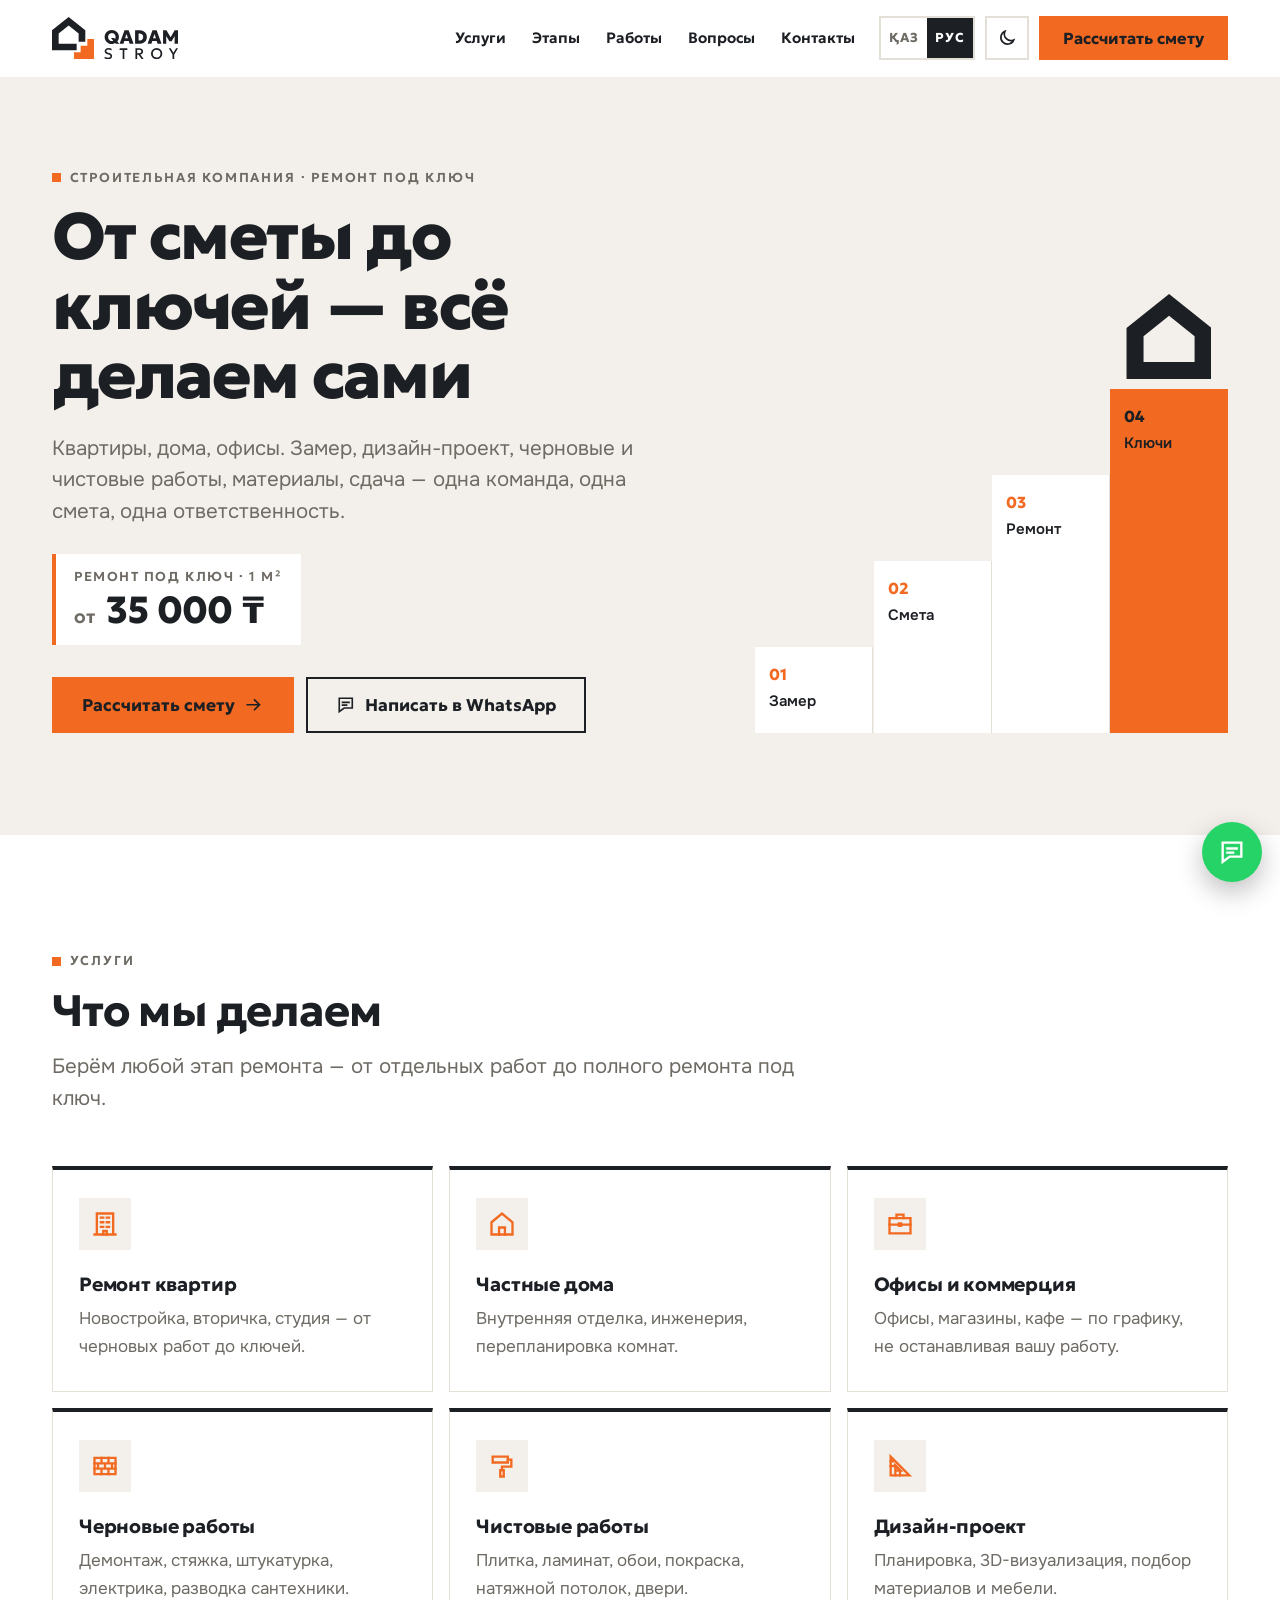
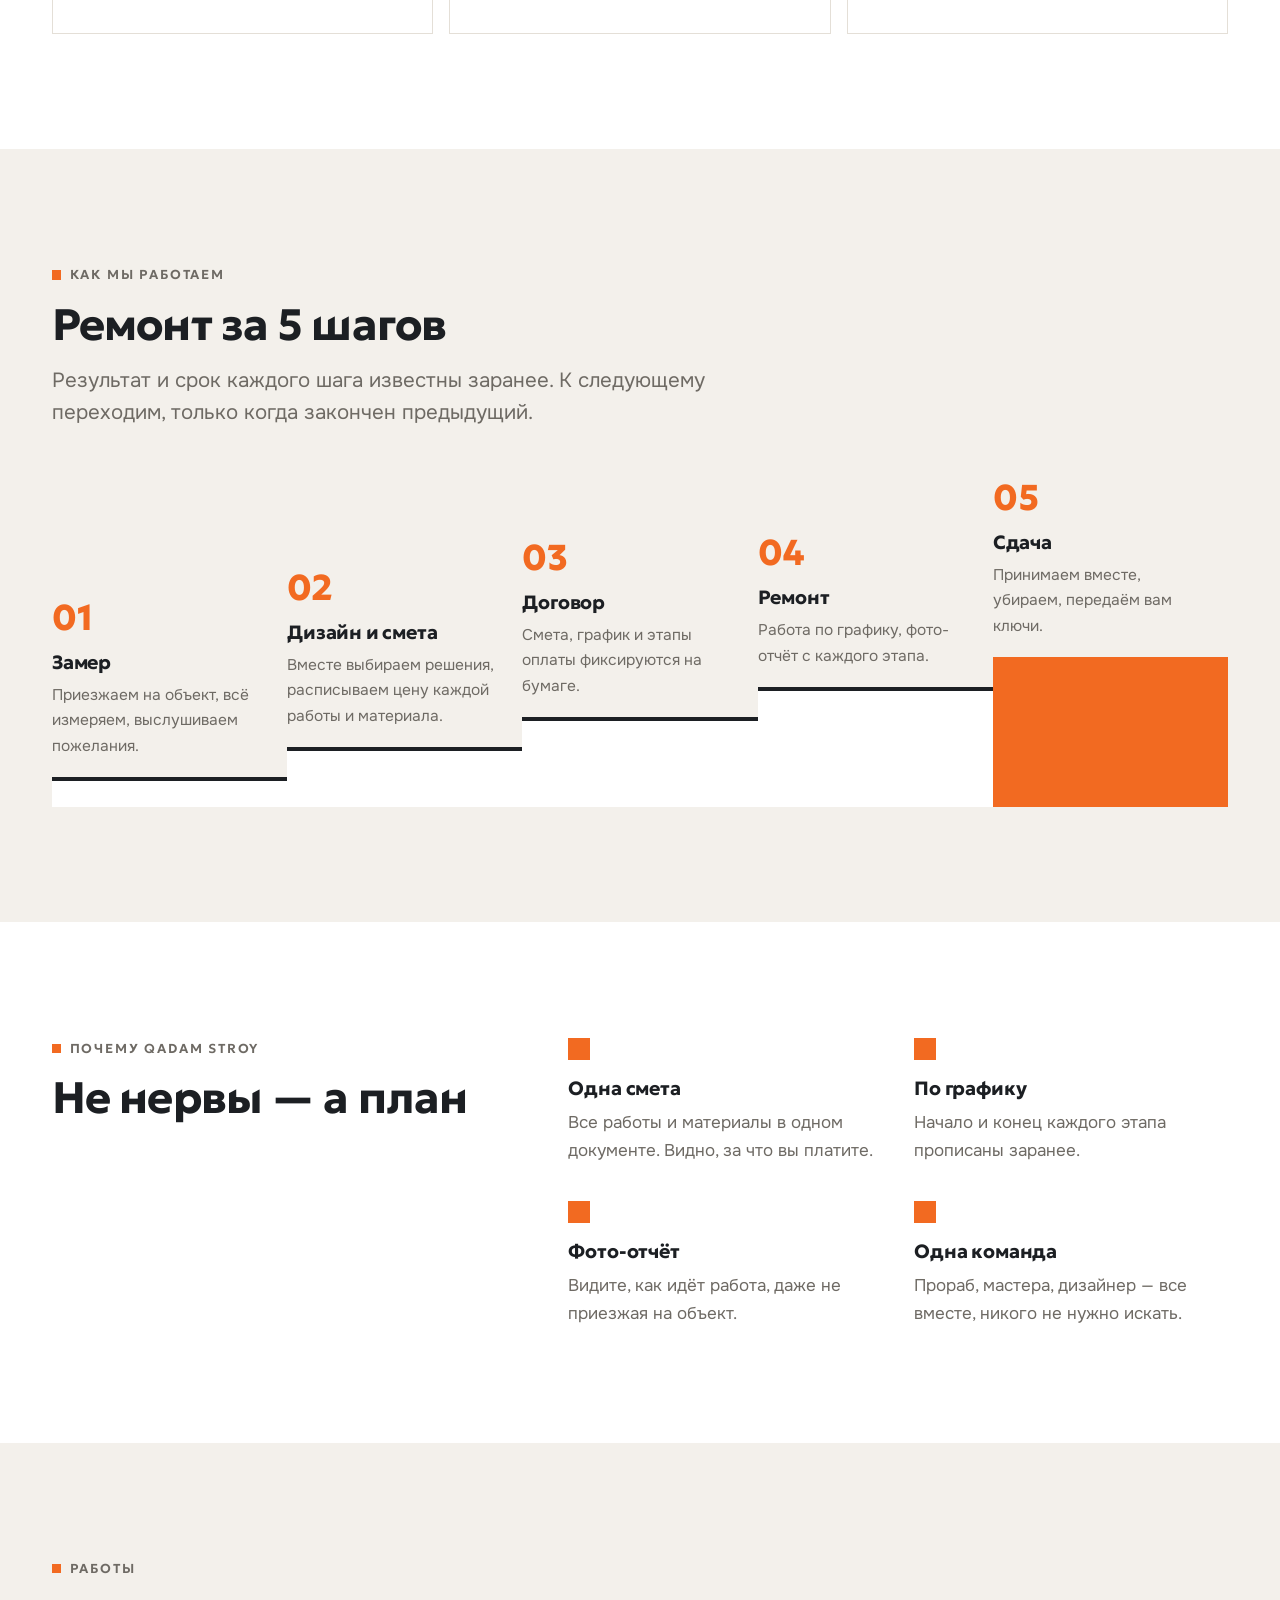
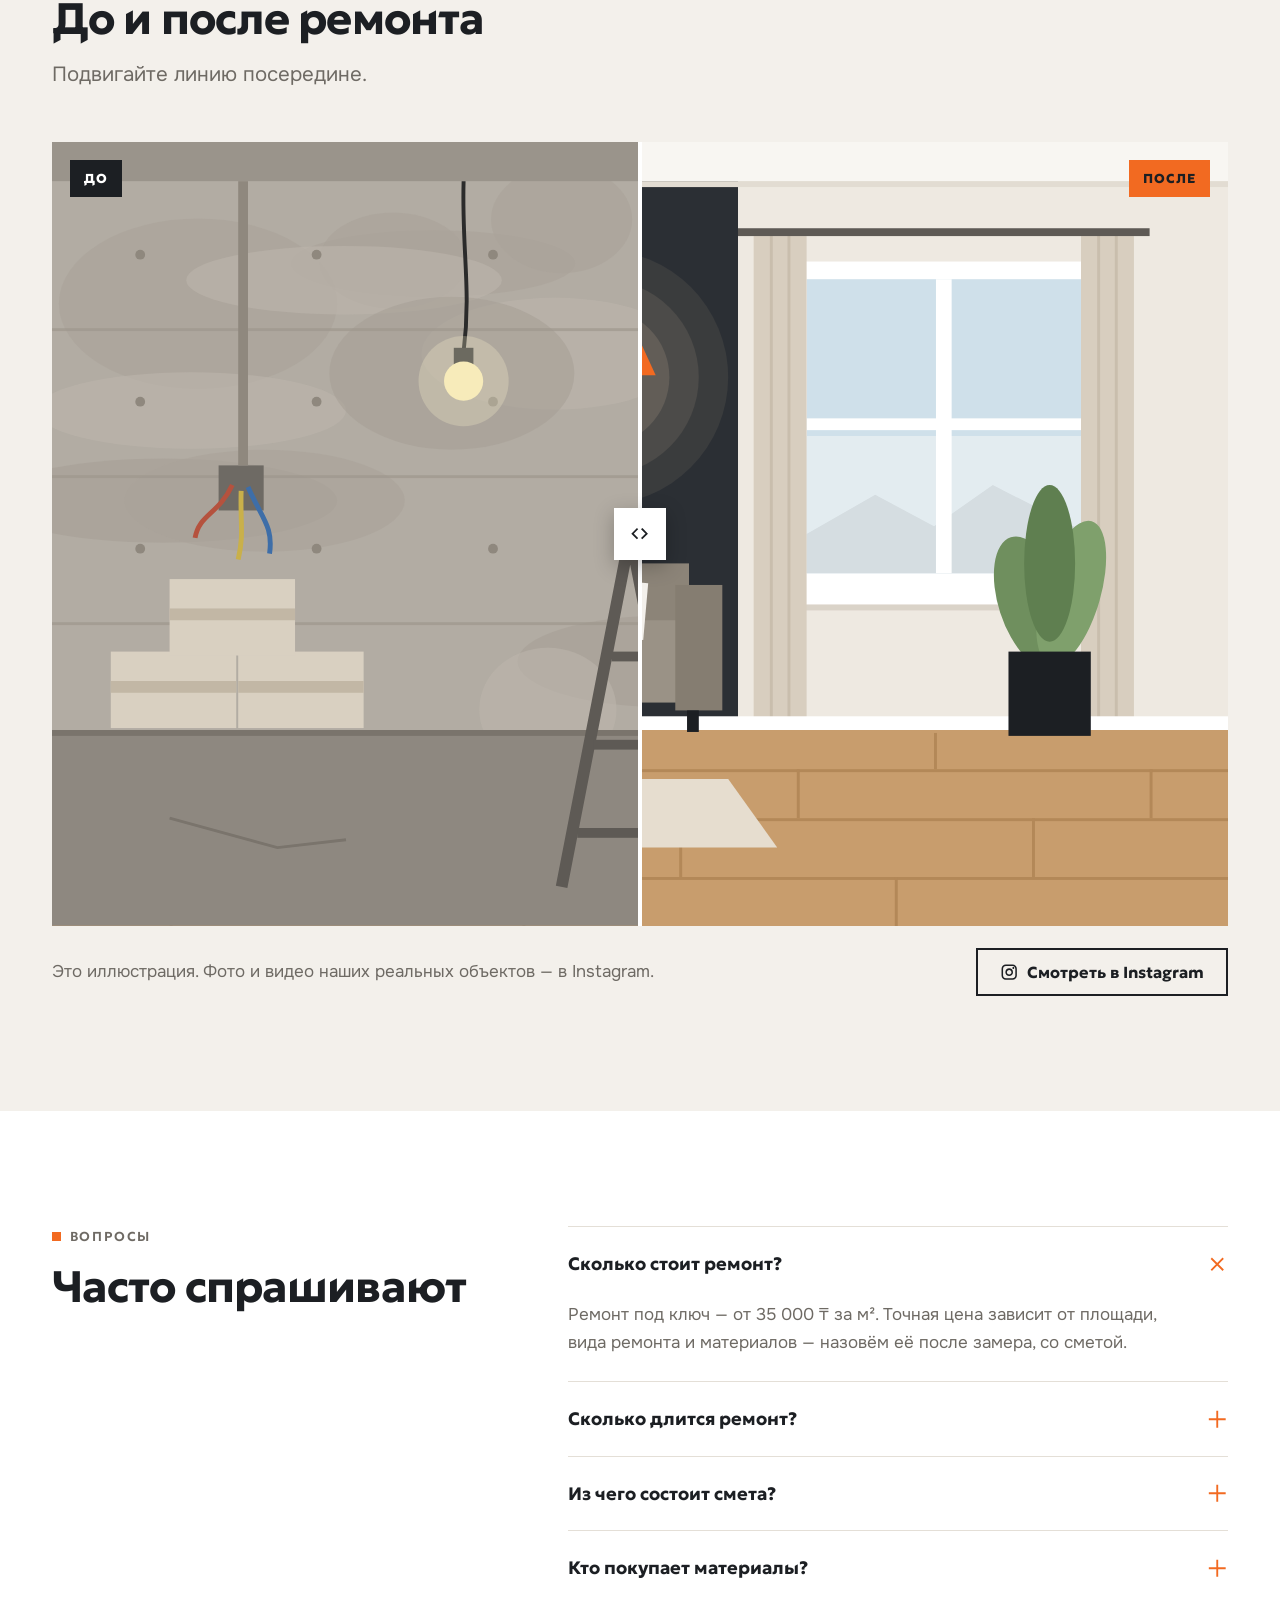
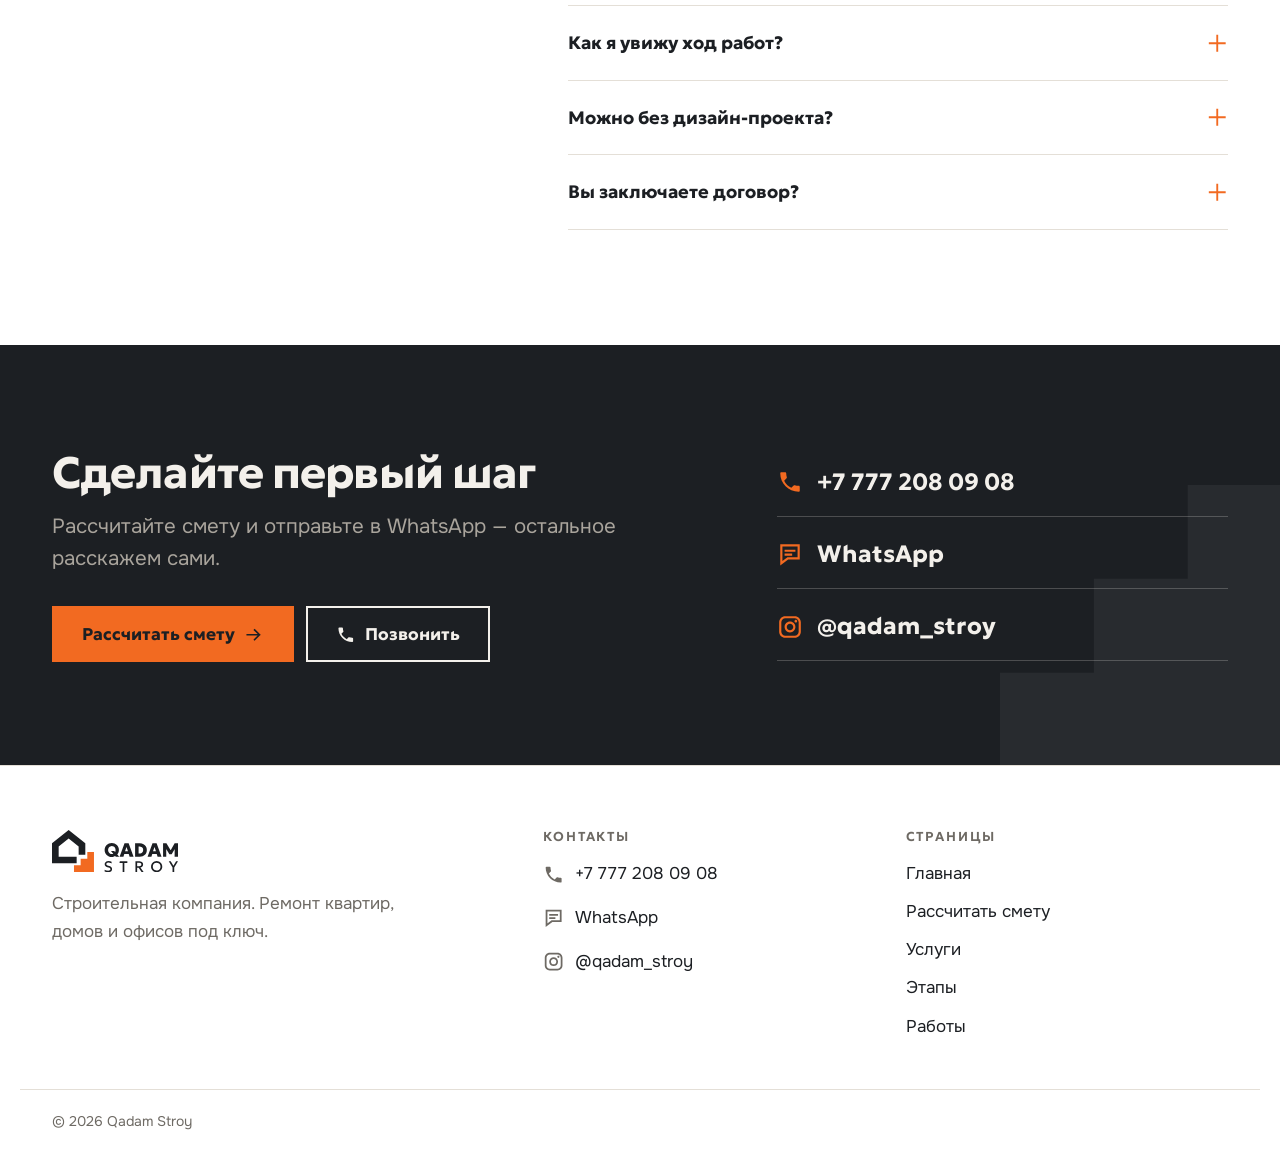
==== commit 144c664c: "Add price: ремонт под ключ от 35 000 ₸/м² (hero, FAQ, smeta estimate) Co-Authored-By: Claude Opus 5." ====
--- a/ru/index.html
+++ b/ru/index.html
@@ -4,7 +4,7 @@
 <meta charset="utf-8">
 <meta name="viewport" content="width=device-width, initial-scale=1, viewport-fit=cover">
 <title>Qadam Stroy — ремонт под ключ | Строительная компания</title>
-<meta name="description" content="Ремонт квартир, домов и офисов под ключ: замер, дизайн-проект, смета, черновые и чистовые работы, сдача. Рассчитайте смету и напишите в WhatsApp.">
+<meta name="description" content="Ремонт квартир, домов и офисов под ключ от 35 000 ₸/м²: замер, дизайн-проект, смета, черновые и чистовые работы, сдача.">
 <script>
   /* тақырыпты бет сызылмай тұрып қоямыз — жыпылықтамау үшін */
   (function () {
@@ -24,7 +24,7 @@
 <link rel="alternate" hreflang="ru" href="https://nuuurzat.github.io/qadam-stroy/ru/">
 <link rel="alternate" hreflang="x-default" href="https://nuuurzat.github.io/qadam-stroy/"><meta property="og:type" content="website">
 <meta property="og:title" content="Qadam Stroy — ремонт под ключ | Строительная компания">
-<meta property="og:description" content="Ремонт квартир, домов и офисов под ключ: замер, дизайн-проект, смета, черновые и чистовые работы, сдача. Рассчитайте смету и напишите в WhatsApp.">
+<meta property="og:description" content="Ремонт квартир, домов и офисов под ключ от 35 000 ₸/м²: замер, дизайн-проект, смета, черновые и чистовые работы, сдача.">
 <meta property="og:image" content="https://nuuurzat.github.io/qadam-stroy/assets/img/og-ru.png">
 <meta property="og:locale" content="ru_RU">
 <link rel="icon" href="../assets/favicon/favicon.svg" type="image/svg+xml">
@@ -32,8 +32,8 @@
 <link rel="apple-touch-icon" href="../assets/favicon/apple-touch-icon.png">
 <link rel="preload" href="../assets/fonts/Geologica.woff2" as="font" type="font/woff2" crossorigin>
 <link rel="preload" href="../assets/fonts/Onest.woff2" as="font" type="font/woff2" crossorigin>
-<link rel="stylesheet" href="../assets/css/site.css?v=72d59df1">
-<script type="application/ld+json">{"@context": "https://schema.org", "@type": "HomeAndConstructionBusiness", "name": "Qadam Stroy", "description": "Ремонт квартир, домов и офисов под ключ: замер, дизайн-проект, смета, черновые и чистовые работы, сдача. Рассчитайте смету и напишите в WhatsApp.", "telephone": "+77772080908", "sameAs": ["https://www.instagram.com/qadam_stroy/"], "url": "https://nuuurzat.github.io/qadam-stroy/", "image": "https://nuuurzat.github.io/qadam-stroy/assets/img/og-ru.png"}</script>
+<link rel="stylesheet" href="../assets/css/site.css?v=221b194b">
+<script type="application/ld+json">{"@context": "https://schema.org", "@type": "HomeAndConstructionBusiness", "name": "Qadam Stroy", "description": "Ремонт квартир, домов и офисов под ключ от 35 000 ₸/м²: замер, дизайн-проект, смета, черновые и чистовые работы, сдача.", "telephone": "+77772080908", "sameAs": ["https://www.instagram.com/qadam_stroy/"], "priceRange": "от 35 000 ₸/м²", "url": "https://nuuurzat.github.io/qadam-stroy/", "image": "https://nuuurzat.github.io/qadam-stroy/assets/img/og-ru.png"}</script>
 </head>
 <body class="page-index">
 <svg xmlns="http://www.w3.org/2000/svg" style="display:none" aria-hidden="true"><symbol id="i-apartment" viewBox="0 0 24 24" fill="none" stroke="currentColor" stroke-width="2" stroke-linecap="square" stroke-linejoin="miter"><path d="M5 21V3h14v18M3 21h18"/><path d="M8.5 6.5h2M13.5 6.5h2M8.5 10.5h2M13.5 10.5h2M8.5 14.5h2M13.5 14.5h2M10.5 21v-3h3v3"/></symbol><symbol id="i-house" viewBox="0 0 24 24" fill="none" stroke="currentColor" stroke-width="2" stroke-linecap="square" stroke-linejoin="miter"><path d="M3 10.5 12 3l9 7.5V21H3z"/><path d="M9.5 21v-6h5v6"/></symbol><symbol id="i-office" viewBox="0 0 24 24" fill="none" stroke="currentColor" stroke-width="2" stroke-linecap="square" stroke-linejoin="miter"><path d="M3 7h18v13H3z"/><path d="M9 7V4h6v3M3 12.5h18"/><path d="M11 11.5h2v2h-2z"/></symbol><symbol id="i-shop" viewBox="0 0 24 24" fill="none" stroke="currentColor" stroke-width="2" stroke-linecap="square" stroke-linejoin="miter"><path d="M3.5 9 5.5 4h13l2 5"/><path d="M3 9h18v2.5a3 3 0 0 1-6 0 3 3 0 0 1-6 0 3 3 0 0 1-6 0z"/><path d="M5 14v7h14v-7M10 21v-5h4v5"/></symbol><symbol id="i-wall" viewBox="0 0 24 24" fill="none" stroke="currentColor" stroke-width="2" stroke-linecap="square" stroke-linejoin="miter"><path d="M3 5h18v14H3z"/><path d="M3 9.7h18M3 14.3h18M9 5v4.7M15 5v4.7M6 9.7v4.6M12 9.7v4.6M18 9.7v4.6M9 14.3V19M15 14.3V19"/></symbol><symbol id="i-roller" viewBox="0 0 24 24" fill="none" stroke="currentColor" stroke-width="2" stroke-linecap="square" stroke-linejoin="miter"><path d="M4 4h13v5H4z"/><path d="M17 6.5h3v6h-8v3"/><path d="M10.5 15.5h3V21h-3z"/></symbol><symbol id="i-ruler" viewBox="0 0 24 24" fill="none" stroke="currentColor" stroke-width="2" stroke-linecap="square" stroke-linejoin="miter"><path d="M4 20V4l16 16z"/><path d="M8 16v-4.5l4.5 4.5zM4 8h2M4 12h2M8 20v-2M12 20v-2"/></symbol><symbol id="i-sun" viewBox="0 0 24 24" fill="none" stroke="currentColor" stroke-width="2" stroke-linecap="square" stroke-linejoin="miter"><circle cx="12" cy="12" r="4"/><path d="M12 2v2.5M12 19.5V22M2 12h2.5M19.5 12H22M4.9 4.9l1.8 1.8M17.3 17.3l1.8 1.8M4.9 19.1l1.8-1.8M17.3 6.7l1.8-1.8"/></symbol><symbol id="i-moon" viewBox="0 0 24 24" fill="none" stroke="currentColor" stroke-width="2" stroke-linecap="square" stroke-linejoin="miter"><path d="M20 14.5A8 8 0 0 1 9.5 4a8 8 0 1 0 10.5 10.5z"/></symbol><symbol id="i-menu" viewBox="0 0 24 24" fill="none" stroke="currentColor" stroke-width="2" stroke-linecap="square" stroke-linejoin="miter"><path d="M3 6h18M3 12h18M3 18h18"/></symbol><symbol id="i-close" viewBox="0 0 24 24" fill="none" stroke="currentColor" stroke-width="2" stroke-linecap="square" stroke-linejoin="miter"><path d="M5 5l14 14M19 5 5 19"/></symbol><symbol id="i-arrow" viewBox="0 0 24 24" fill="none" stroke="currentColor" stroke-width="2" stroke-linecap="square" stroke-linejoin="miter"><path d="M4 12h15M13 6l6 6-6 6"/></symbol><symbol id="i-arrow-left" viewBox="0 0 24 24" fill="none" stroke="currentColor" stroke-width="2" stroke-linecap="square" stroke-linejoin="miter"><path d="M20 12H5M11 6l-6 6 6 6"/></symbol><symbol id="i-check" viewBox="0 0 24 24" fill="none" stroke="currentColor" stroke-width="2" stroke-linecap="square" stroke-linejoin="miter"><path d="M4 12.5 9.5 18 20 6.5"/></symbol><symbol id="i-chat" viewBox="0 0 24 24" fill="none" stroke="currentColor" stroke-width="2" stroke-linecap="square" stroke-linejoin="miter"><path d="M4 4h16v12H10l-6 4.5z"/><path d="M8 9h8M8 12.5h5"/></symbol><symbol id="i-plus" viewBox="0 0 24 24" fill="none" stroke="currentColor" stroke-width="2" stroke-linecap="square" stroke-linejoin="miter"><path d="M12 4v16M4 12h16"/></symbol><symbol id="i-drag" viewBox="0 0 24 24" fill="none" stroke="currentColor" stroke-width="2" stroke-linecap="square" stroke-linejoin="miter"><path d="M9 7 4 12l5 5M15 7l5 5-5 5"/></symbol><symbol id="i-phone" viewBox="0 0 24 24"><path fill="currentColor" d="M6.6200 10.7900C8.0600 13.6200 10.3800 15.9300 13.2100 17.3800L15.4100 15.1800C15.6800 14.9100 16.0800 14.8200 16.4300 14.9400C17.5500 15.3100 18.7600 15.5100 20.0000 15.5100C20.5500 15.5100 21.0000 15.9600 21.0000 16.5100L21.0000 20.0000C21.0000 20.5500 20.5500 21.0000 20.0000 21.0000C10.6100 21.0000 3.0000 13.3900 3.0000 4.0000C3.0000 3.4500 3.4500 3.0000 4.0000 3.0000L7.5000 3.0000C8.0500 3.0000 8.5000 3.4500 8.5000 4.0000C8.5000 5.2500 8.7000 6.4500 9.0700 7.5700C9.1800 7.9200 9.1000 8.3100 8.8200 8.5900L6.6200 10.7900Z"/></symbol><symbol id="i-instagram" viewBox="0 0 24 24"><path fill="currentColor" d="M7.6000 2.0000L16.4000 2.0000C19.4929 2.0000 22.0000 4.5071 22.0000 7.6000L22.0000 16.4000C22.0000 19.4929 19.4929 22.0000 16.4000 22.0000L7.6000 22.0000C4.5071 22.0000 2.0000 19.4929 2.0000 16.4000L2.0000 7.6000C2.0000 4.5071 4.5071 2.0000 7.6000 2.0000ZM7.7000 4.0000C5.6565 4.0000 4.0000 5.6565 4.0000 7.7000L4.0000 16.3000C4.0000 18.3435 5.6565 20.0000 7.7000 20.0000L16.3000 20.0000C18.3435 20.0000 20.0000 18.3435 20.0000 16.3000L20.0000 7.7000C20.0000 5.6565 18.3435 4.0000 16.3000 4.0000L7.7000 4.0000ZM17.0000 12.0000C17.0000 14.7615 14.7615 17.0000 12.0000 17.0000C9.2385 17.0000 7.0000 14.7615 7.0000 12.0000C7.0000 9.2385 9.2385 7.0000 12.0000 7.0000C14.7615 7.0000 17.0000 9.2385 17.0000 12.0000ZM15.0000 12.0000C15.0000 10.3431 13.6569 9.0000 12.0000 9.0000C10.3431 9.0000 9.0000 10.3431 9.0000 12.0000C9.0000 13.6569 10.3431 15.0000 12.0000 15.0000C13.6569 15.0000 15.0000 13.6569 15.0000 12.0000ZM18.6500 6.6000C18.6500 7.2904 18.0904 7.8500 17.4000 7.8500C16.7096 7.8500 16.1500 7.2904 16.1500 6.6000C16.1500 5.9096 16.7096 5.3500 17.4000 5.3500C18.0904 5.3500 18.6500 5.9096 18.6500 6.6000Z"/></symbol></svg>
@@ -74,6 +74,8 @@
       <p class="eyebrow">Строительная компания · ремонт под ключ</p>
       <h1>От сметы до ключей — всё делаем сами</h1>
       <p class="lead">Квартиры, дома, офисы. Замер, дизайн-проект, черновые и чистовые работы, материалы, сдача — одна команда, одна смета, одна ответственность.</p>
+      <p class="price"><span class="price-l">Ремонт под ключ · 1 м²</span>
+        <span class="price-v"><small>от</small> 35 000 ₸</span></p>
       <div class="actions">
         <a class="btn btn-primary btn-lg" href="smeta.html">Рассчитать смету<svg class="i"><use href="#i-arrow"/></svg></a>
         <a class="btn btn-ghost btn-lg" href="https://wa.me/77772080908" target="_blank" rel="noopener"><svg class="i"><use href="#i-chat"/></svg>Написать в WhatsApp</a>
@@ -230,6 +232,10 @@
     </div>
     <div class="faq">
       <details class="rv" open>
+        <summary><span>Сколько стоит ремонт?</span><svg class="i"><use href="#i-plus"/></svg></summary>
+        <p>Ремонт под ключ — от 35 000 ₸ за м². Точная цена зависит от площади, вида ремонта и материалов — назовём её после замера, со сметой.</p>
+      </details>
+      <details class="rv">
         <summary><span>Сколько длится ремонт?</span><svg class="i"><use href="#i-plus"/></svg></summary>
         <p>Зависит от площади и вида ремонта. После замера даём точный график — со сроком каждого этапа.</p>
       </details>
@@ -305,6 +311,6 @@
 <a class="wa-float" href="https://wa.me/77772080908" target="_blank" rel="noopener" aria-label="Написать в WhatsApp">
   <svg class="i"><use href="#i-chat"/></svg>
 </a>
-<script src="../assets/js/site.js?v=72d59df1" defer></script>
+<script src="../assets/js/site.js?v=221b194b" defer></script>
 </body>
 </html>
--- a/assets/css/site.css
+++ b/assets/css/site.css
@@ -125,6 +125,16 @@
 .hero { background: var(--bg-alt); padding: clamp(48px, 7vw, 96px) 0 clamp(56px, 8vw, 104px); overflow: hidden; }
 .hero-grid { display: grid; grid-template-columns: 1.15fr .85fr; gap: clamp(32px, 5vw, 72px); align-items: end; }
 .hero h1 { margin-bottom: 22px; }
+.price, .q-est { display: inline-flex; flex-direction: column; gap: 2px; margin: 26px 0 0; padding: 12px 20px 14px 18px;
+  border-left: 4px solid var(--accent); background: var(--surface); }
+.price-l { font-family: "Geologica", sans-serif; font-variation-settings: "SHRP" 100; font-size: .8125rem; font-weight: 600;
+  letter-spacing: .12em; text-transform: uppercase; color: var(--muted); }
+.price-v { font-family: "Geologica", sans-serif; font-variation-settings: "SHRP" 100; font-weight: 800; line-height: 1.1;
+  font-size: clamp(1.75rem, 1.4rem + 1.2vw, 2.4rem); letter-spacing: -.02em; color: var(--text); }
+.price-v small { font-size: .5em; font-weight: 600; letter-spacing: 0; color: var(--muted); }
+.price-v small:first-child { margin-right: .15em; }
+.q-est { display: flex; margin: 18px 0 0; background: var(--bg-alt); }
+.q-est-note { font-size: .875rem; color: var(--muted); margin-top: 4px; }
 .stairs {
   position: relative; height: clamp(300px, 32vw, 430px); display: grid; grid-template-columns: repeat(4, 1fr);
   align-items: end; gap: 0;
